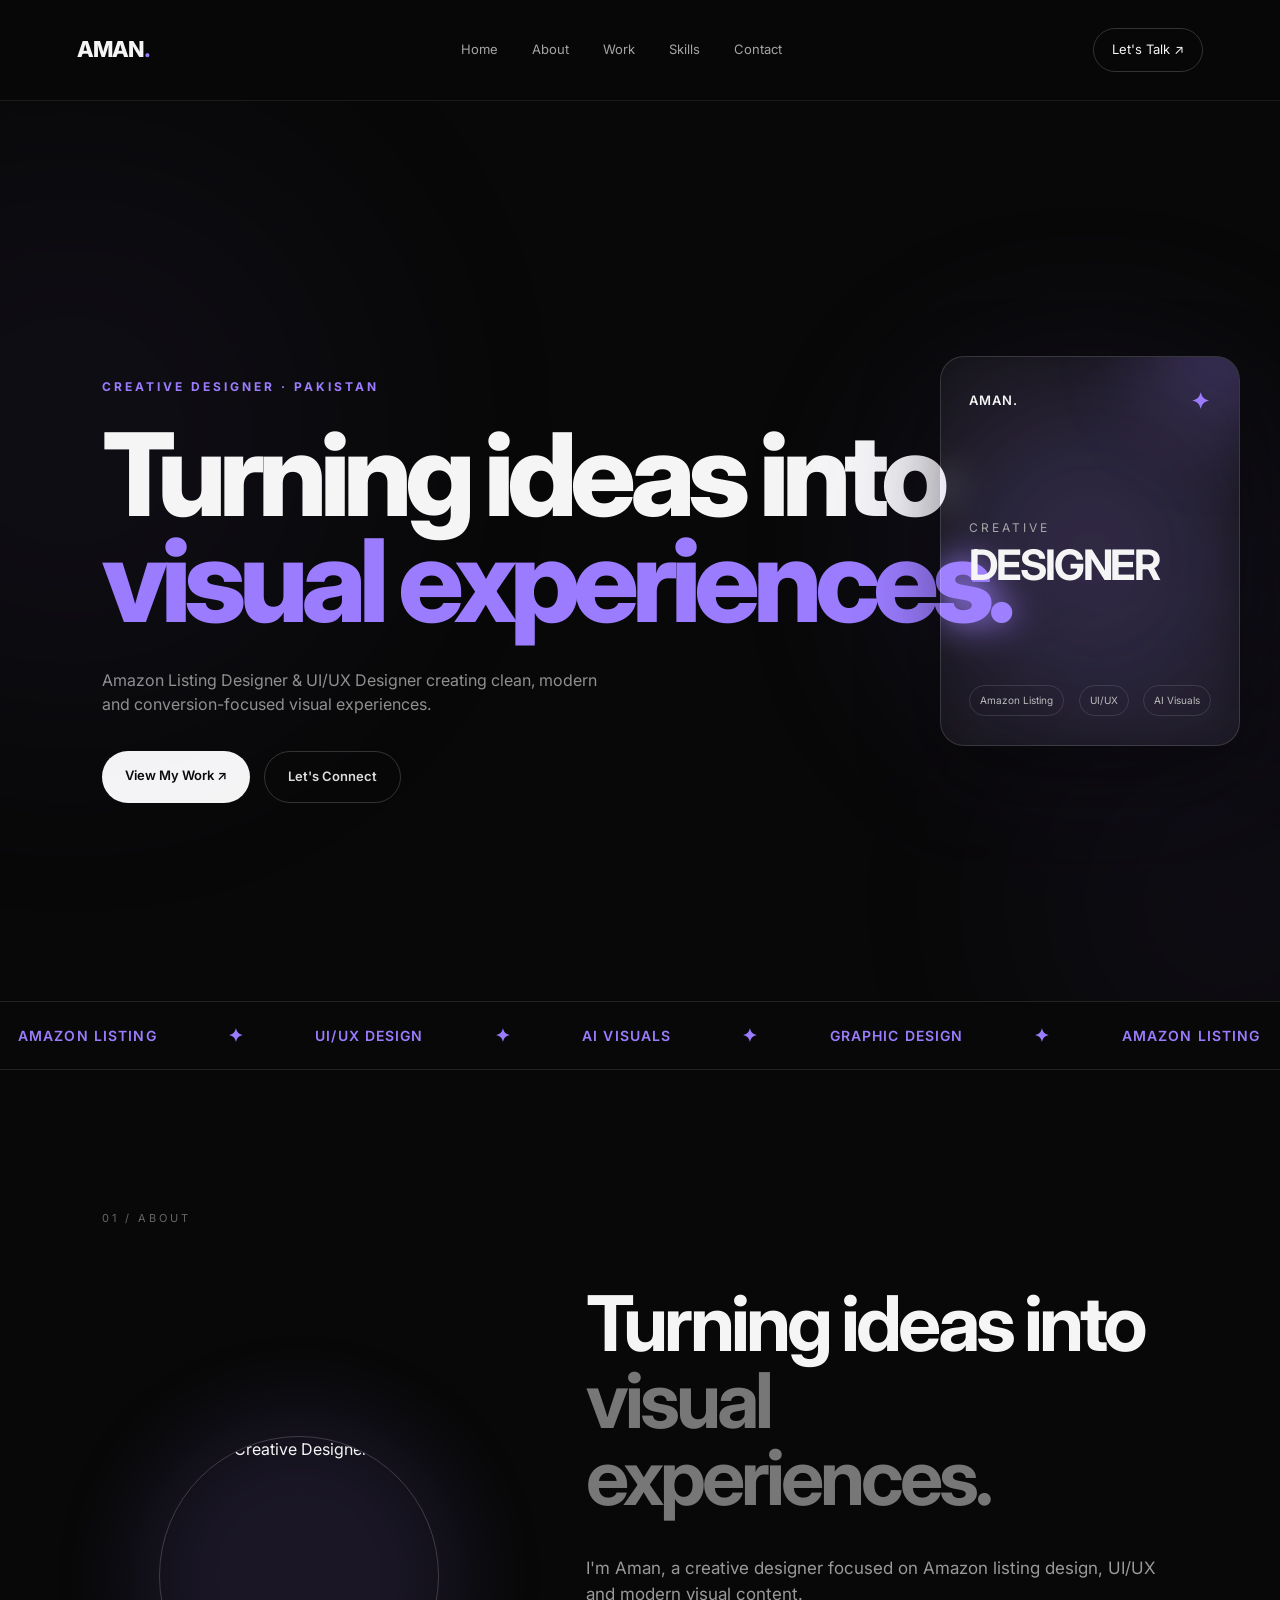
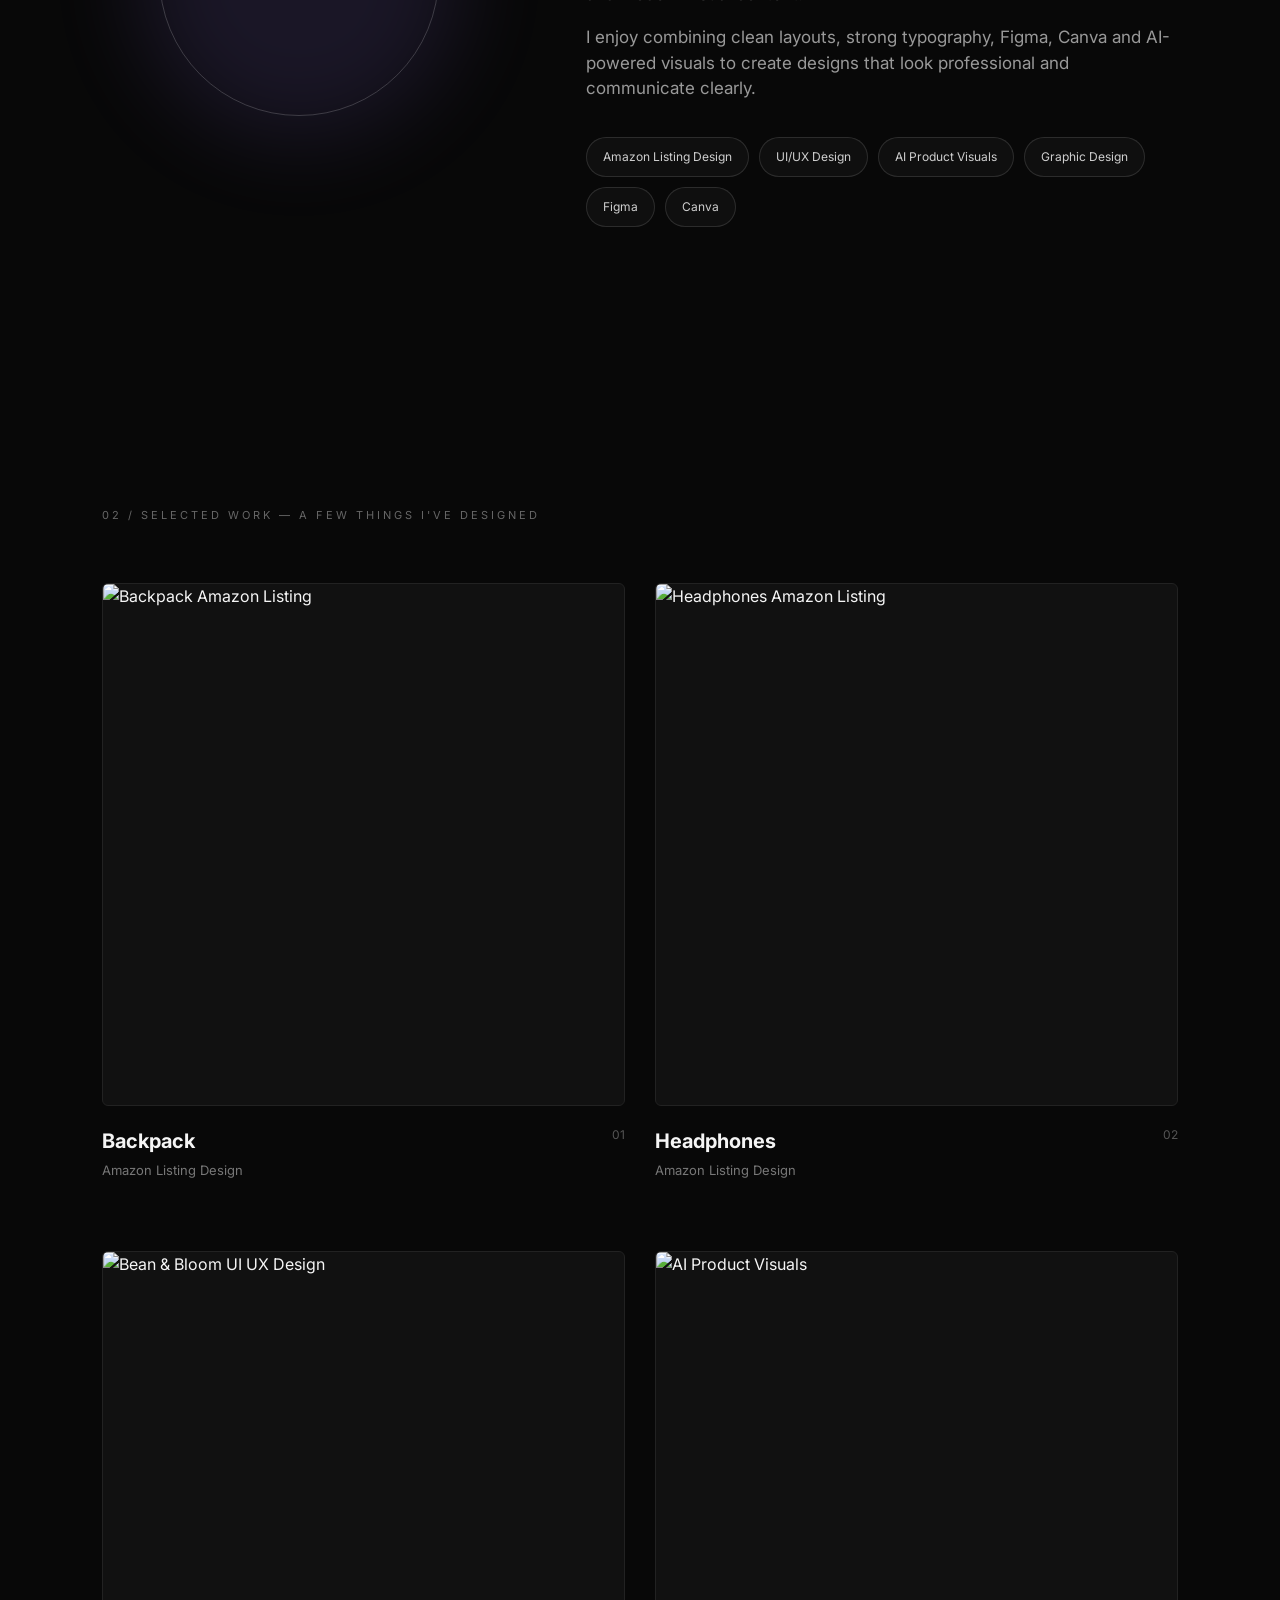
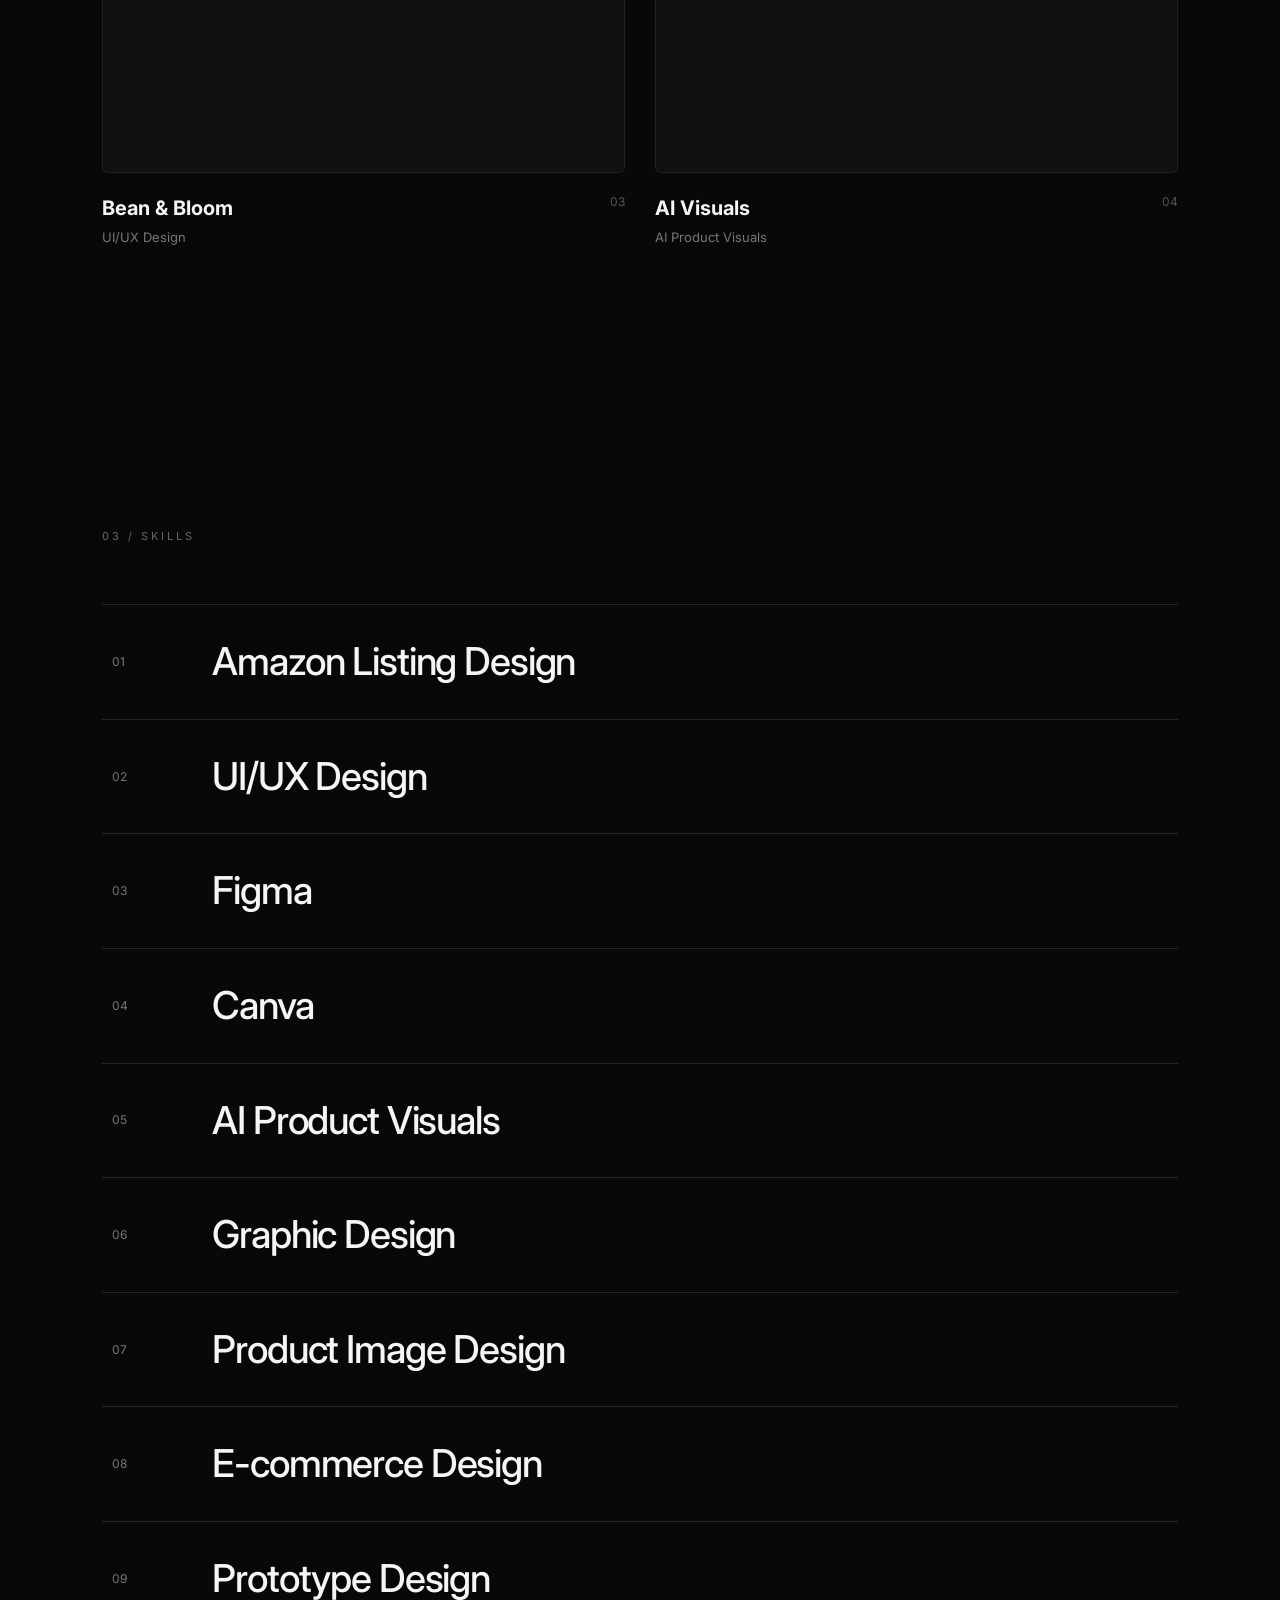
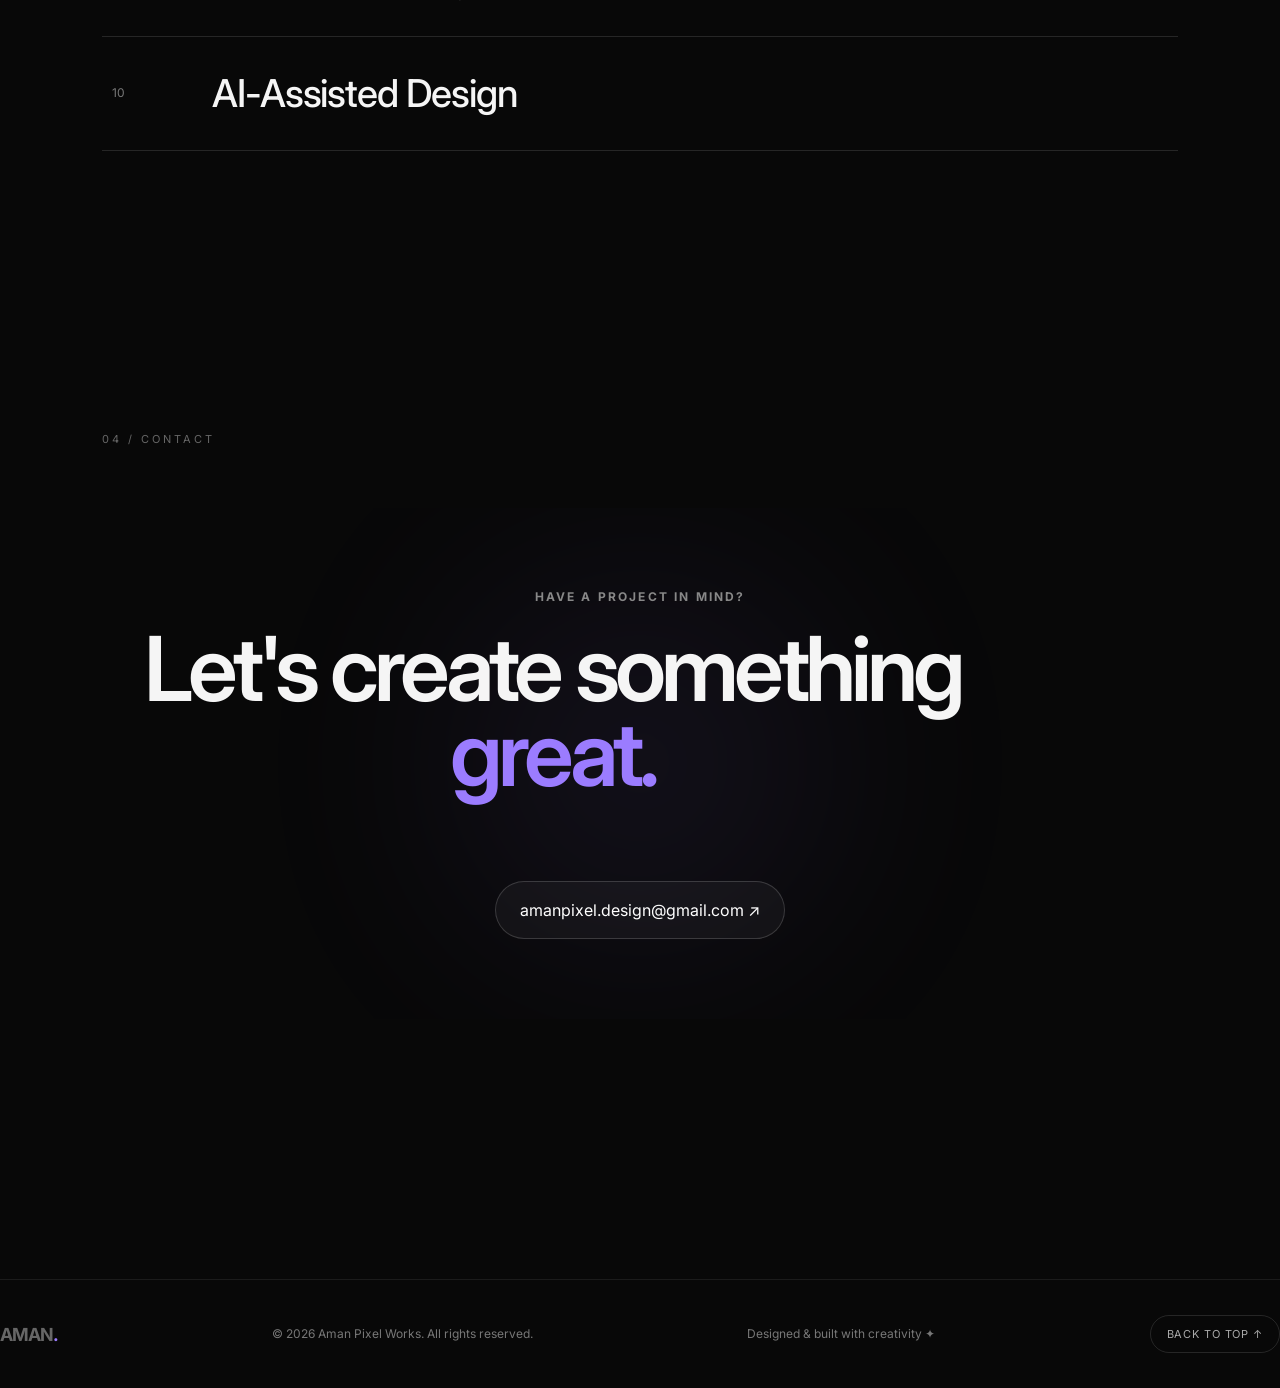
==== index.html @ 61d54290 "Add files via upload" ====
<!DOCTYPE html>
<html lang="en">
<head>
    <meta charset="UTF-8">
    <meta name="viewport" content="width=device-width, initial-scale=1.0">

    <title>AMAN. — Pixel Studio</title>

    <link rel="stylesheet" href="style.css">

    <link rel="preconnect" href="https://fonts.googleapis.com">
    <link rel="preconnect" href="https://fonts.gstatic.com" crossorigin>
    <link href="https://fonts.googleapis.com/css2?family=Inter:wght@400;500;600;700;800&display=swap" rel="stylesheet">
</head>

<body>

    <!-- NAVBAR -->
    <header class="navbar">
        <div class="logo">AMAN<span>.</span></div>

        <nav>
            <a href="#home">Home</a>
            <a href="#about">About</a>
            <a href="#work">Work</a>
            <a href="#skills">Skills</a>
            <a href="#contact">Contact</a>
        </nav>

        <a href="#contact" class="nav-btn">Let's Talk ↗</a>
    </header>


    <!-- HERO -->
    <main id="home">

        <section class="hero">

            <p class="hero-small">CREATIVE DESIGNER · PAKISTAN</p>

            <h1>
    Turning ideas into
    <span>visual experiences.</span>
</h1>
            <p class="hero-text">
                Amazon Listing Designer & UI/UX Designer creating clean,
                modern and conversion-focused visual experiences.
            </p>

            <div class="hero-buttons">
                <a href="#work" class="primary-btn">View My Work ↗</a>
                <a href="#contact" class="secondary-btn">Let's Connect</a>
            </div>
<div class="hero-visual">

    <div class="visual-glow"></div>

    <div class="visual-card">

        <div class="visual-top">
            <span>AMAN.</span>
            <span>✦</span>
        </div>

        <div class="visual-center">
            <span>CREATIVE</span>
            <strong>DESIGNER</strong>
        </div>

        <div class="visual-bottom">
            <span>Amazon Listing</span>
            <span>UI/UX</span>
            <span>AI Visuals</span>
        </div>

    </div>

</div>
        </section>


        <!-- MARQUEE -->
        <section class="marquee">
    <div class="marquee-track">
        <span>AMAZON LISTING</span>
        <span>✦</span>
        <span>UI/UX DESIGN</span>
        <span>✦</span>
        <span>AI VISUALS</span>
        <span>✦</span>
        <span>GRAPHIC DESIGN</span>
        <span>✦</span>

        <span>AMAZON LISTING</span>
        <span>✦</span>
        <span>UI/UX DESIGN</span>
        <span>✦</span>
        <span>AI VISUALS</span>
        <span>✦</span>
        <span>GRAPHIC DESIGN</span>
        <span>✦</span>
    </div>
</section>

        <!-- ABOUT -->
    <section class="about section" id="about">

    <div class="section-label">01 / ABOUT</div>

    <div class="about-layout">

        <div class="about-image">
            <div class="about-image-glow"></div>
            <img src="images/profile.jpeg" alt="Aman - Creative Designer">
        </div>

        <div class="about-content">
            <h2>
                Turning ideas into
                <span>visual experiences.</span>
            </h2>

            <p>
                I'm Aman, a creative designer focused on Amazon listing
                design, UI/UX and modern visual content.
            </p>

            <p>
                I enjoy combining clean layouts, strong typography,
                Figma, Canva and AI-powered visuals to create designs
                that look professional and communicate clearly.
            </p>

            <div class="about-skills">
                <span>Amazon Listing Design</span>
                <span>UI/UX Design</span>
                <span>AI Product Visuals</span>
                <span>Graphic Design</span>
                <span>Figma</span>
                <span>Canva</span>
            </div>
        </div>

    </div>

</section>


        <!-- WORK -->
        <section class="work section" id="work">

            <div class="section-label">
    02 / SELECTED WORK
    <span>—</span>
    A FEW THINGS I'VE DESIGNED
</div>

            <div class="work-grid">

                <!-- BACKPACK -->
                <a href="backpack.html" class="project-card">

    <div class="project-image">
        <img src="images/first.png" alt="Backpack Amazon Listing" loading="lazy">
    </div>

    <div class="project-info">
        <div>
            <h3>Backpack</h3>
            <p>Amazon Listing Design</p>
        </div>

        <span>01</span>
    </div>

</a>


                <!-- HEADPHONES -->
                <a href="headphones.html" class="project-card">

    <div class="project-image">
        <img src="images/1.png" alt="Headphones Amazon Listing" loading="lazy">
    </div>

    <div class="project-info">
        <div>
            <h3>Headphones</h3>
            <p>Amazon Listing Design</p>
        </div>

        <span>02</span>
    </div>

</a>


                <!-- BEAN & BLOOM -->
                <a href="bean-bloom.html" class="project-card">

    <div class="project-image">
        <img src="images/bean1.png" alt="Bean & Bloom UI UX Design" loading="lazy">
    </div>

    <div class="project-info">
        <div>
            <h3>Bean & Bloom</h3>
            <p>UI/UX Design</p>
        </div>

        <span>03</span>
    </div>

</a>


                <!-- AI VISUALS -->
                <a href="ai-visuals.html" class="project-card">

    <div class="project-image">
        <img src="images/ai1.jpeg" alt="AI Product Visuals" loading="lazy">
    </div>

    <div class="project-info">
        <div>
            <h3>AI Visuals</h3>
            <p>AI Product Visuals</p>
        </div>

        <span>04</span>
    </div>

</a>

            </div>

        </section>


        <!-- SKILLS -->
        <section class="skills section" id="skills">

            <div class="section-label">03 / SKILLS</div>

            <div class="skills-list">

                <div class="skill">
                    <span>01</span>
                    <h3>Amazon Listing Design</h3>
                </div>

                <div class="skill">
                    <span>02</span>
                    <h3>UI/UX Design</h3>
                </div>

                <div class="skill">
                    <span>03</span>
                    <h3>Figma</h3>
                </div>

                <div class="skill">
                    <span>04</span>
                    <h3>Canva</h3>
                </div>

                <div class="skill">
                    <span>05</span>
                    <h3>AI Product Visuals</h3>
                </div>

                <div class="skill">
                    <span>06</span>
                    <h3>Graphic Design</h3>
                </div>
<div class="skill">
    <span>07</span>
    <h3>Product Image Design</h3>
</div>

<div class="skill">
    <span>08</span>
    <h3>E-commerce Design</h3>
</div>

<div class="skill">
    <span>09</span>
    <h3>Prototype Design</h3>
</div>

<div class="skill">
    <span>10</span>
    <h3>AI-Assisted Design</h3>
</div>
            </div>

        </section>


        <!-- CONTACT -->
        <section class="contact section" id="contact">

            <div class="section-label">04 / CONTACT</div>

            <div class="contact-content">

                <p>HAVE A PROJECT IN MIND?</p>

                <h2>
                    Let's create something
                    <span>great.</span>
                </h2>

                <a href="mailto:amanpixel.design@gmail.com" class="email-btn">
                    amanpixel.design@gmail.com ↗
                </a>

            </div>

        </section>

    </main>


    <!-- FOOTER -->
    <footer>

        <div class="logo">AMAN<span>.</span></div>

        <p>© 2026 Aman Pixel Works. All rights reserved.</p>

        <p>Designed & built with creativity ✦</p>
<a href="#home" class="footer-top">BACK TO TOP ↑</a>
    </footer>


</body>
</html>
---- style.css ----
/* =========================
   RESET
========================= */

* {
    margin: 0;
    padding: 0;
    box-sizing: border-box;
}

html {
    scroll-behavior: smooth;
}

body {
    background: #080808;
    color: #f5f5f5;
    font-family: "Inter", sans-serif;
    line-height: 1.5;
}

a {
    color: inherit;
    text-decoration: none;
}

img {
    max-width: 100%;
    display: block;
}


/* =========================
   NAVBAR
========================= */

.navbar {
    width: 100%;
    padding: 28px 6%;
    display: flex;
    align-items: center;
    justify-content: space-between;
    position: absolute;
    top: 0;
    left: 0;
    z-index: 100;
}

.logo {
    font-size: 22px;
    font-weight: 800;
    letter-spacing: -1px;
}

.logo span {
    color: #9b7cff;
}

.navbar nav {
    display: flex;
    gap: 34px;
}

.navbar nav a {
    color: #a5a5a5;
    font-size: 13px;
    transition: 0.3s;
}

.navbar nav a:hover {
    color: #ffffff;
}

.nav-btn {
    border: 1px solid #333;
    padding: 11px 18px;
    border-radius: 50px;
    font-size: 13px;
    transition: 0.3s;
}

.nav-btn:hover {
    background: #ffffff;
    color: #080808;
}


/* =========================
   HERO
========================= */

.hero {
    min-height: 100vh;
    padding: 180px 8% 100px;
    display: flex;
    flex-direction: column;
    justify-content: center;
    position: relative;
    overflow: hidden;
}

.hero::before {
    content: "";
    position: absolute;
    width: 500px;
    height: 500px;
    background: #6c4cff;
    opacity: 0.12;
    filter: blur(140px);
    border-radius: 50%;
    top: 20%;
    right: 5%;
    pointer-events: none;
}

.hero-small {
    color: #9b7cff;
    font-size: 12px;
    font-weight: 700;
    letter-spacing: 3px;
    margin-bottom: 25px;
}

.hero h1 {
    max-width: 950px;
    font-size: clamp(60px, 9vw, 135px);
    line-height: 0.92;
    letter-spacing: -7px;
    font-weight: 800;
    position: relative;
    z-index: 2;
}

.hero h1 span {
    color: #9b7cff;
}

.hero-text {
    max-width: 520px;
    color: #8f8f8f;
    font-size: 16px;
    margin-top: 35px;
}

.hero-buttons {
    display: flex;
    gap: 14px;
    margin-top: 35px;
}

.primary-btn,
.secondary-btn {
    padding: 15px 23px;
    border-radius: 50px;
    font-size: 13px;
    font-weight: 600;
    transition: 0.3s;
}

.primary-btn {
    background: #f5f5f5;
    color: #080808;
}

.primary-btn:hover {
    transform: translateY(-3px);
}

.secondary-btn {
    border: 1px solid #333;
    color: #ddd;
}

.secondary-btn:hover {
    border-color: #9b7cff;
    color: #9b7cff;
}


/* =========================
   MARQUEE
========================= */

.marquee {
    overflow: hidden;
    border-top: 1px solid #222;
    border-bottom: 1px solid #222;
    padding: 20px 0;
    white-space: nowrap;
}

.marquee div {
    font-size: 13px;
    font-weight: 700;
    letter-spacing: 2px;
    color: #777;
}

.marquee span {
    color: #9b7cff;
    margin: 0 18px;
}


/* =========================
   GENERAL SECTIONS
========================= */

.section {
    padding: 140px 8%;
}

.section-label {
    color: #666;
    font-size: 11px;
    letter-spacing: 3px;
    margin-bottom: 60px;
}


/* =========================
   ABOUT
========================= */

.about-content {
    max-width: 900px;
}

.about-content h2 {
    font-size: clamp(40px, 6vw, 78px);
    line-height: 1;
    letter-spacing: -4px;
    margin-bottom: 40px;
}

.about-content h2 span {
    color: #777;
}

.about-content p {
    max-width: 650px;
    color: #999;
    font-size: 17px;
    margin-bottom: 18px;
}


/* =========================
   WORK
========================= */

.work-grid {
    display: grid;
    grid-template-columns: repeat(2, 1fr);
    gap: 70px 25px;
}

.project-card {
    cursor: pointer;
}

.project-image {
    width: 100%;
    aspect-ratio: 1 / 1;
    background: #111;
    border: 1px solid #222;
    overflow: hidden;
    position: relative;
    transition: 0.4s;
}

.project-card:hover .project-image {
    border-color: #9b7cff;
    transform: translateY(-6px);
}

.project-placeholder {
    width: 100%;
    height: 100%;
    display: flex;
    align-items: center;
    justify-content: center;
    color: #333;
    font-size: 30px;
    font-weight: 800;
    letter-spacing: 2px;
}

.project-info {
    display: flex;
    justify-content: space-between;
    align-items: flex-start;
    padding-top: 18px;
}

.project-info h3 {
    font-size: 20px;
    margin-bottom: 5px;
}

.project-info p {
    color: #777;
    font-size: 13px;
}

.project-info > span {
    color: #555;
    font-size: 12px;
}


/* =========================
   SKILLS
========================= */

.skills-list {
    border-top: 1px solid #222;
}

.skill {
    display: flex;
    align-items: center;
    gap: 40px;
    padding: 30px 0;
    border-bottom: 1px solid #222;
    transition: 0.3s;
}

.skill span {
    color: #666;
    font-size: 12px;
}

.skill h3 {
    font-size: clamp(25px, 4vw, 50px);
    font-weight: 600;
    letter-spacing: -2px;
}

.skill:hover {
    color: #9b7cff;
    padding-left: 15px;
}


/* =========================
   CONTACT
========================= */

.contact {
    min-height: 80vh;
    display: flex;
    flex-direction: column;
    justify-content: center;
}

.contact-content p {
    color: #9b7cff;
    font-size: 12px;
    letter-spacing: 3px;
    font-weight: 700;
    margin-bottom: 25px;
}

.contact-content h2 {
    max-width: 900px;
    font-size: clamp(45px, 7vw, 100px);
    line-height: 0.95;
    letter-spacing: -5px;
}

.contact-content h2 span {
    color: #9b7cff;
}

.email-btn {
    display: inline-block;
    margin-top: 40px;
    padding: 15px 22px;
    border: 1px solid #333;
    border-radius: 50px;
    color: #bbb;
    transition: 0.3s;
}

.email-btn:hover {
    background: #f5f5f5;
    color: #080808;
}


/* =========================
   FOOTER
========================= */

footer {
    padding: 30px 6%;
    border-top: 1px solid #222;
    display: flex;
    justify-content: space-between;
    align-items: center;
    gap: 20px;
    color: #666;
    font-size: 11px;
}


/* =========================
   MOBILE
========================= */

@media (max-width: 800px) {

    .navbar {
        padding: 22px 5%;
    }

    .navbar nav {
        display: none;
    }

    .nav-btn {
        padding: 9px 14px;
    }

    .hero {
        padding: 160px 6% 90px;
    }

    .hero h1 {
        font-size: clamp(55px, 16vw, 90px);
        letter-spacing: -4px;
    }

    .hero-text {
        font-size: 14px;
    }

    .hero-buttons {
        flex-direction: column;
        align-items: flex-start;
    }

    .section {
        padding: 100px 6%;
    }

    .work-grid {
        grid-template-columns: 1fr;
        gap: 55px;
    }

    .about-content h2 {
        letter-spacing: -2px;
    }

    .skill {
        gap: 20px;
    }

    .skill h3 {
        letter-spacing: -1px;
    }

    footer {
        flex-direction: column;
        align-items: flex-start;
    }
}
/* =========================
   PROJECT PAGE
========================= */

.project-hero {
    min-height: 75vh;
    padding: 180px 8% 100px;
    display: flex;
    flex-direction: column;
    justify-content: center;
    position: relative;
    overflow: hidden;
}

.project-hero::before {
    content: "";
    position: absolute;
    width: 450px;
    height: 450px;
    background: #6c4cff;
    opacity: 0.12;
    filter: blur(140px);
    border-radius: 50%;
    top: 15%;
    right: 5%;
    pointer-events: none;
}

.project-hero h1 {
    font-size: clamp(65px, 11vw, 150px);
    line-height: 0.9;
    letter-spacing: -7px;
    margin-bottom: 35px;
}

.project-description {
    max-width: 650px;
    color: #999;
    font-size: 16px;
    position: relative;
    z-index: 2;
}


/* LISTING GALLERY */

.listing-gallery {
    width: 84%;
    margin: 0 auto;
    display: flex;
    flex-direction: column;
    gap: 35px;
}

.listing-image {
    width: 100%;
    overflow: hidden;
    background: #111;
    border: 1px solid #222;
}

.listing-image img {
    width: 100%;
    height: auto;
    display: block;
    transition: 0.5s;
}

.listing-image:hover img {
    transform: scale(1.015);
}


/* PROJECT INFORMATION */

.project-info-section {
    width: 84%;
    margin: 120px auto;
    padding: 35px 0;
    border-top: 1px solid #222;
    border-bottom: 1px solid #222;

    display: grid;
    grid-template-columns: repeat(3, 1fr);
    gap: 30px;
}

.project-info-section span {
    color: #666;
    font-size: 10px;
    letter-spacing: 2px;
}

.project-info-section h3 {
    margin-top: 10px;
    font-size: 15px;
    font-weight: 500;
    color: #ddd;
}


/* NEXT PROJECT */

.next-project {
    width: 84%;
    margin: 0 auto;
    padding: 80px 0 150px;
}

.next-project p {
    color: #9b7cff;
    font-size: 11px;
    letter-spacing: 3px;
    margin-bottom: 20px;
}

.next-project a {
    font-size: clamp(45px, 7vw, 90px);
    font-weight: 700;
    letter-spacing: -4px;
    transition: 0.3s;
}

.next-project a:hover {
    color: #9b7cff;
}

.next-project span {
    font-size: 0.6em;
}


/* PROJECT PAGE MOBILE */

@media (max-width: 800px) {

    .project-hero {
        min-height: 65vh;
        padding: 150px 6% 80px;
    }

    .project-hero h1 {
        font-size: clamp(60px, 17vw, 100px);
        letter-spacing: -4px;
    }

    .project-description {
        font-size: 14px;
    }

    .listing-gallery {
        width: 88%;
        gap: 18px;
    }

    .project-info-section {
        width: 88%;
        grid-template-columns: 1fr;
        margin: 80px auto;
        gap: 25px;
    }

    .next-project {
        width: 88%;
        padding-bottom: 100px;
    }

    .next-project a {
        letter-spacing: -2px;
    }
}
.project-header {
    display: flex;
    justify-content: space-between;
    align-items: center;
}

.project-header .back-link {
    margin-left: auto;
}
/* HERO VISUAL */

.hero {
    position: relative;
}

.hero-visual {
    position: absolute;
    right: 6%;
    top: 50%;
    transform: translateY(-50%);
    width: 380px;
    height: 480px;
    display: flex;
    align-items: center;
    justify-content: center;
}

.visual-glow {
    position: absolute;
    width: 280px;
    height: 280px;
    background: #9b7cff;
    filter: blur(120px);
    opacity: 0.22;
    border-radius: 50%;
}

.visual-card {
    position: relative;
    width: 300px;
    height: 390px;
    padding: 28px;
    border: 1px solid rgba(255, 255, 255, 0.14);
    border-radius: 24px;
    background: rgba(255, 255, 255, 0.045);
    backdrop-filter: blur(18px);
    box-shadow: 0 30px 80px rgba(0, 0, 0, 0.45);
    display: flex;
    flex-direction: column;
    justify-content: space-between;
    overflow: hidden;
}

.visual-card::before {
    content: "";
    position: absolute;
    width: 160px;
    height: 160px;
    background: #9b7cff;
    border-radius: 50%;
    top: -90px;
    right: -70px;
    filter: blur(50px);
    opacity: 0.3;
}

.visual-top,
.visual-bottom {
    display: flex;
    justify-content: space-between;
    align-items: center;
    position: relative;
    z-index: 2;
}

.visual-top span {
    font-size: 13px;
    font-weight: 600;
    letter-spacing: 0.08em;
}

.visual-top span:last-child {
    color: #9b7cff;
    font-size: 22px;
}

.visual-center {
    position: relative;
    z-index: 2;
}

.visual-center span {
    display: block;
    font-size: 12px;
    letter-spacing: 0.25em;
    color: #a7a7a7;
    margin-bottom: 8px;
}

.visual-center strong {
    display: block;
    font-size: 42px;
    line-height: 0.95;
    letter-spacing: -0.05em;
}

.visual-bottom {
    gap: 8px;
    flex-wrap: wrap;
}

.visual-bottom span {
    font-size: 10px;
    color: #bdbdbd;
    border: 1px solid rgba(255, 255, 255, 0.12);
    padding: 7px 10px;
    border-radius: 50px;
}


/* MOBILE */

@media (max-width: 900px) {

    .hero-visual {
        position: relative;
        right: auto;
        top: auto;
        transform: none;
        width: 100%;
        height: 420px;
        margin-top: 60px;
    }

    .visual-card {
        width: 280px;
        height: 360px;
    }

}
.marquee {
    width: 100%;
    overflow: hidden;
    white-space: nowrap;
}

.marquee-track {
    display: flex;
    width: max-content;
    align-items: center;
    gap: 35px;
    animation: marqueeMove 18s linear infinite;
}

.marquee-track span {
    font-size: 14px;
    font-weight: 600;
    letter-spacing: 0.08em;
}

.marquee-track span:nth-child(even) {
    color: #9b7cff;
    font-size: 18px;
}

@keyframes marqueeMove {

    from {
        transform: translateX(0);
    }

    to {
        transform: translateX(-50%);
    }

}
.about-skills {
    display: flex;
    flex-wrap: wrap;
    gap: 10px;
    margin-top: 35px;
}

.about-skills span {
    padding: 10px 16px;
    border: 1px solid rgba(255, 255, 255, 0.12);
    border-radius: 50px;
    font-size: 12px;
    color: #cfcfcf;
    background: rgba(255, 255, 255, 0.03);
    transition: 0.3s ease;
}

.about-skills span:hover {
    border-color: #9b7cff;
    color: #ffffff;
    transform: translateY(-3px);
    box-shadow: 0 8px 25px rgba(155, 124, 255, 0.15);
}
/* PROJECT CARD HOVER */

.project-card {
    transition: transform 0.4s ease, border-color 0.4s ease,
                box-shadow 0.4s ease;
}

.project-card:hover {
    transform: translateY(-8px);
    border-color: rgba(155, 124, 255, 0.45);
    box-shadow: 0 25px 60px rgba(0, 0, 0, 0.35);
}

.project-card .project-image {
    overflow: hidden;
}

.project-card .project-image img {
    transition: transform 0.6s ease;
}

.project-card:hover .project-image img {
    transform: scale(1.04);
}

.project-card .project-info {
    transition: transform 0.4s ease;
}

.project-card:hover .project-info {
    transform: translateX(4px);
}
/* PROJECT IMAGE POLISH */

.project-card .project-image {
    position: relative;
    background: #111;
}

.project-card .project-image::after {
    content: "";
    position: absolute;
    inset: 0;
    background: linear-gradient(
        135deg,
        rgba(155, 124, 255, 0.08),
        transparent 45%
    );
    pointer-events: none;
}

.project-card:hover .project-image::after {
    opacity: 0.7;
}
/* SKILLS SECTION */

.skills-list {
    border-top: 1px solid rgba(255, 255, 255, 0.12);
}

.skill {
    display: grid;
    grid-template-columns: 60px 1fr;
    align-items: center;
    padding: 28px 10px;
    border-bottom: 1px solid rgba(255, 255, 255, 0.12);
    transition: all 0.35s ease;
}

.skill span {
    font-size: 12px;
    color: #777;
    transition: color 0.35s ease;
}

.skill h3 {
    font-size: clamp(24px, 3vw, 42px);
    font-weight: 500;
    letter-spacing: -0.03em;
    transition: transform 0.35s ease, color 0.35s ease;
}

.skill:hover {
    padding-left: 22px;
    background: rgba(155, 124, 255, 0.035);
}

.skill:hover span {
    color: #9b7cff;
}

.skill:hover h3 {
    transform: translateX(8px);
    color: #ffffff;
}
.contact-content {
    position: relative;
    padding: 80px 0;
    text-align: center;
    overflow: hidden;
}

.contact-content::before {
    content: "";
    position: absolute;
    width: 350px;
    height: 350px;
    left: 50%;
    top: 50%;
    transform: translate(-50%, -50%);
    background: #9b7cff;
    opacity: 0.10;
    filter: blur(130px);
    border-radius: 50%;
    pointer-events: none;
}

.contact-content p,
.contact-content h2,
.email-btn {
    position: relative;
    z-index: 2;
}

.contact-content p {
    font-size: 12px;
    letter-spacing: 0.18em;
    color: #888;
    margin-bottom: 20px;
}

.contact-content h2 {
    font-size: clamp(42px, 7vw, 90px);
    line-height: 0.95;
    letter-spacing: -0.055em;
    font-weight: 600;
    margin-bottom: 45px;
}

.contact-content h2 span {
    color: #9b7cff;
}

.email-btn {
    display: inline-flex;
    align-items: center;
    gap: 12px;
    padding: 16px 24px;
    border: 1px solid rgba(255, 255, 255, 0.16);
    border-radius: 50px;
    color: #ffffff;
    background: rgba(255, 255, 255, 0.04);
    transition: all 0.35s ease;
}

.email-btn:hover {
    border-color: #9b7cff;
    background: #9b7cff;
    color: #080808;
    transform: translateY(-4px);
    box-shadow: 0 15px 40px rgba(155, 124, 255, 0.25);
}
/* PREMIUM NAVBAR */

.navbar {
    position: sticky;
    top: 0;
    z-index: 1000;

    background: rgba(8, 8, 8, 0.72);
    backdrop-filter: blur(18px);
    -webkit-backdrop-filter: blur(18px);

    border-bottom: 1px solid rgba(255, 255, 255, 0.08);
}

.navbar nav a {
    transition: color 0.3s ease;
}

.navbar nav a:hover {
    color: #9b7cff;
}

.nav-btn {
    transition: all 0.3s ease;
}

.nav-btn:hover {
    background: #9b7cff;
    color: #080808;
    border-color: #9b7cff;
    transform: translateY(-2px);
}
/* HERO PREMIUM GLOW */

.hero {
    position: relative;
    overflow: hidden;
}

.hero::before {
    content: "";
    position: absolute;
    width: 500px;
    height: 500px;
    left: -180px;
    top: 80px;

    background: #9b7cff;
    opacity: 0.08;
    filter: blur(140px);
    border-radius: 50%;

    pointer-events: none;
}

.hero::after {
    content: "";
    position: absolute;
    width: 400px;
    height: 400px;
    right: -150px;
    bottom: -100px;

    background: #9b7cff;
    opacity: 0.06;
    filter: blur(130px);
    border-radius: 50%;

    pointer-events: none;
}

.hero-content,
.hero-visual {
    position: relative;
    z-index: 2;
}
/* HERO LAYOUT FIX */



@media (max-width: 900px) {
    .hero {
        grid-template-columns: 1fr;
    }

    .hero-visual {
        justify-content: flex-start;
    }
}
/* HERO TEXT POSITION FIX */

.hero-content {
    text-align: left;
}

.hero-content h1,
.hero-content p,
.hero-content .hero-buttons {
    text-align: left;
}
/* HERO CARD POSITION */

.hero-visual {
    position: absolute;
    right: 0;
    top: 50%;
    transform: translateY(-50%);
}
/* ABOUT PROFILE IMAGE */

.about {
    position: relative;
}

.about-image {
    position: relative;
    width: 260px;
    height: 260px;
    margin-bottom: 45px;
}

.about-image img {
    width: 100%;
    height: 100%;
    object-fit: cover;
    border-radius: 50%;
    border: 1px solid rgba(255, 255, 255, 0.18);
    position: relative;
    z-index: 2;
}

.about-image-glow {
    position: absolute;
    inset: -25px;
    background: #9b7cff;
    opacity: 0.12;
    filter: blur(45px);
    border-radius: 50%;
}
/* ABOUT TWO-COLUMN LAYOUT */



.about-image {
    width: 280px;
    height: 280px;
    margin: 40px auto 0;
}

.about-image img {
    object-position: center 8%;
}
/* ABOUT SIDE-BY-SIDE LAYOUT */

.about-layout {
    display: grid;
    grid-template-columns: 0.8fr 1.2fr;
    align-items: center;
    gap: 90px;
}

.about-image {
    width: 280px;
    height: 280px;
    margin: 40px auto 0;
}

.about-content {
    text-align: left;
}

.about-content h2 {
    margin-top: 0;
}
/* PREMIUM WORK GRID */

.work-grid {
    display: grid;
    grid-template-columns: repeat(2, 1fr);
    gap: 70px 30px;
}

.project-card {
    overflow: hidden;
}

.project-card .project-image {
    border-radius: 4px;
    background: #111;
}

.project-card .project-info {
    padding-top: 20px;
}
/* PROJECT IMAGE PREMIUM EFFECT */

.project-card .project-image {
    position: relative;
    overflow: hidden;
    border-radius: 6px;
}

.project-card .project-image img {
    display: block;
    width: 100%;
    transition: transform 0.7s ease, filter 0.7s ease;
}

.project-card:hover .project-image img {
    transform: scale(1.05);
    filter: brightness(0.88);
}

.project-card .project-image::after {
    content: "VIEW PROJECT ↗";
    position: absolute;
    left: 20px;
    bottom: 20px;

    padding: 10px 14px;
    border: 1px solid rgba(255, 255, 255, 0.2);
    border-radius: 30px;

    background: rgba(8, 8, 8, 0.65);
    backdrop-filter: blur(10px);

    color: #ffffff;
    font-size: 10px;
    letter-spacing: 0.12em;

    opacity: 0;
    transform: translateY(10px);
    transition: all 0.4s ease;
    pointer-events: none;
}

.project-card:hover .project-image::after {
    opacity: 1;
    transform: translateY(0);
}
/* SMALL PROJECT LABEL */

.project-card .project-image::after {
    left: 14px;
    bottom: 14px;

    padding: 7px 10px;

    font-size: 8px;
    letter-spacing: 0.08em;

    border-radius: 20px;
}
/* FIX PROJECT VIEW LABEL */

.project-card .project-image::after {
    content: "VIEW PROJECT ↗";

    position: absolute;
    left: 14px;
    right: auto;
    top: auto;
    bottom: 14px;

    width: auto;
    height: auto;
    inset: auto;

    padding: 7px 10px;

    background: rgba(8, 8, 8, 0.7);
    border: 1px solid rgba(255, 255, 255, 0.18);
    border-radius: 20px;

    color: #ffffff;
    font-size: 8px;
    line-height: 1;
    letter-spacing: 0.08em;

    opacity: 0;
    transform: translateY(8px);

    pointer-events: none;
    transition: opacity 0.35s ease,
                transform 0.35s ease;

    z-index: 5;
}

.project-card:hover .project-image::after {
    opacity: 1;
    transform: translateY(0);
}
/* CLEAN PROJECT HOVER */

.project-card .project-image img {
    filter: none;
    transform: none;
    transition: transform 0.6s ease;
}

.project-card:hover .project-image img {
    filter: none;
    transform: scale(1.03);
}

.project-card .project-image::after {
    display: none;
}
/* PREMIUM SKILLS HOVER */

.skill {
    position: relative;
    overflow: hidden;
}

.skill::after {
    content: "✦";
    position: absolute;
    right: 20px;
    top: 50%;
    transform: translateY(-50%) scale(0);
    
    color: #9b7cff;
    font-size: 22px;
    transition: transform 0.35s ease;
}

.skill:hover::after {
    transform: translateY(-50%) scale(1);
}
/* Premium Footer */

footer {
    margin-top: 120px;
    padding: 35px 0;
    border-top: 1px solid rgba(255, 255, 255, 0.08);

    display: flex;
    justify-content: space-between;
    align-items: center;
    gap: 20px;
}

footer .logo {
    font-size: 18px;
    font-weight: 700;
}

footer .logo span {
    color: #9b7cff;
}

footer p {
    margin: 0;
    font-size: 12px;
    color: #777;
}

footer p:last-child {
    color: #9b7cff;
}
/* Mobile Responsive */

@media (max-width: 768px) {

    .navbar {
        padding: 18px 20px;
    }

    .navbar nav {
    display: flex;
    gap: 15px;
    align-items: center;
}

.navbar nav a {
    font-size: 11px;
}

    .nav-btn {
        padding: 10px 16px;
        font-size: 12px;
    }

    .hero {
        min-height: auto;
        padding: 100px 20px 80px;
    }

    .hero-content {
        max-width: 100%;
    }

    .hero-visual {
        display: none;
    }

    .work-grid {
        grid-template-columns: 1fr;
        gap: 50px;
    }

    .about-layout {
        grid-template-columns: 1fr;
        gap: 50px;
    }

    .about-image {
        margin: 20px auto 0;
    }

    .about-content {
        text-align: center;
    }

    .about-skills {
        justify-content: center;
    }

    .skill {
        grid-template-columns: 40px 1fr;
        padding: 22px 5px;
    }

    .skill h3 {
        font-size: 25px;
    }

    .contact-content {
        padding: 60px 0;
    }

    footer {
        flex-direction: column;
        text-align: center;
        gap: 12px;
    }

}
/* Skills Hover Fix */

.skill {
    position: relative;
    overflow: hidden;
    cursor: pointer;
    transition: all 0.35s ease;
}

.skill span {
    transition: color 0.35s ease;
}

.skill h3 {
    transition: transform 0.35s ease, color 0.35s ease;
}

.skill::after {
    content: "✦";
    position: absolute;
    right: 20px;
    top: 50%;
    transform: translateY(-50%) scale(0);
    color: #9b7cff;
    font-size: 22px;
    transition: transform 0.35s ease;
}

.skill:hover {
    padding-left: 22px;
    background: rgba(155, 124, 255, 0.035);
}

.skill:hover span {
    color: #9b7cff;
}

.skill:hover h3 {
    transform: translateX(8px);
    color: #ffffff;
}

.skill:hover::after {
    transform: translateY(-50%) scale(1);
}
/* FINAL SKILLS HOVER */

.skills-list .skill {
    position: relative;
    overflow: hidden;
    cursor: pointer;
}

.skills-list .skill span {
    color: #777 !important;
    transition: color 0.35s ease !important;
}

.skills-list .skill h3 {
    transition: transform 0.35s ease, color 0.35s ease !important;
}

.skills-list .skill::after {
    content: "✦";
    position: absolute;
    right: 20px;
    top: 50%;
    transform: translateY(-50%) scale(0);
    color: #9b7cff;
    font-size: 22px;
    opacity: 0;
    transition: transform 0.35s ease, opacity 0.35s ease;
}

.skills-list .skill:hover {
    background: rgba(155, 124, 255, 0.035);
}

.skills-list .skill:hover span {
    color: #9b7cff !important;
}

.skills-list .skill:hover h3 {
    transform: translateX(8px);
    color: #ffffff !important;
}

.skills-list .skill:hover::after {
    transform: translateY(-50%) scale(1);
    opacity: 1;
}
/* Back to Top */

.footer-top {
    display: inline-flex;
    align-items: center;
    padding: 10px 16px;
    border: 1px solid rgba(255, 255, 255, 0.12);
    border-radius: 50px;
    font-size: 11px;
    letter-spacing: 0.08em;
    color: #aaa;
    transition: all 0.3s ease;
}

.footer-top:hover {
    color: #080808;
    background: #9b7cff;
    border-color: #9b7cff;
    transform: translateY(-3px);
    box-shadow: 0 10px 30px rgba(155, 124, 255, 0.2);
}
html {
    scroll-behavior: smooth;
}
/* Page Fade In */

body {
    animation: pageFadeIn 0.8s ease forwards;
}

@keyframes pageFadeIn {
    from {
        opacity: 0;
    }

    to {
        opacity: 1;
    }
}
/* Premium Section Spacing */

.section {
    padding-top: 140px;
    padding-bottom: 140px;
}
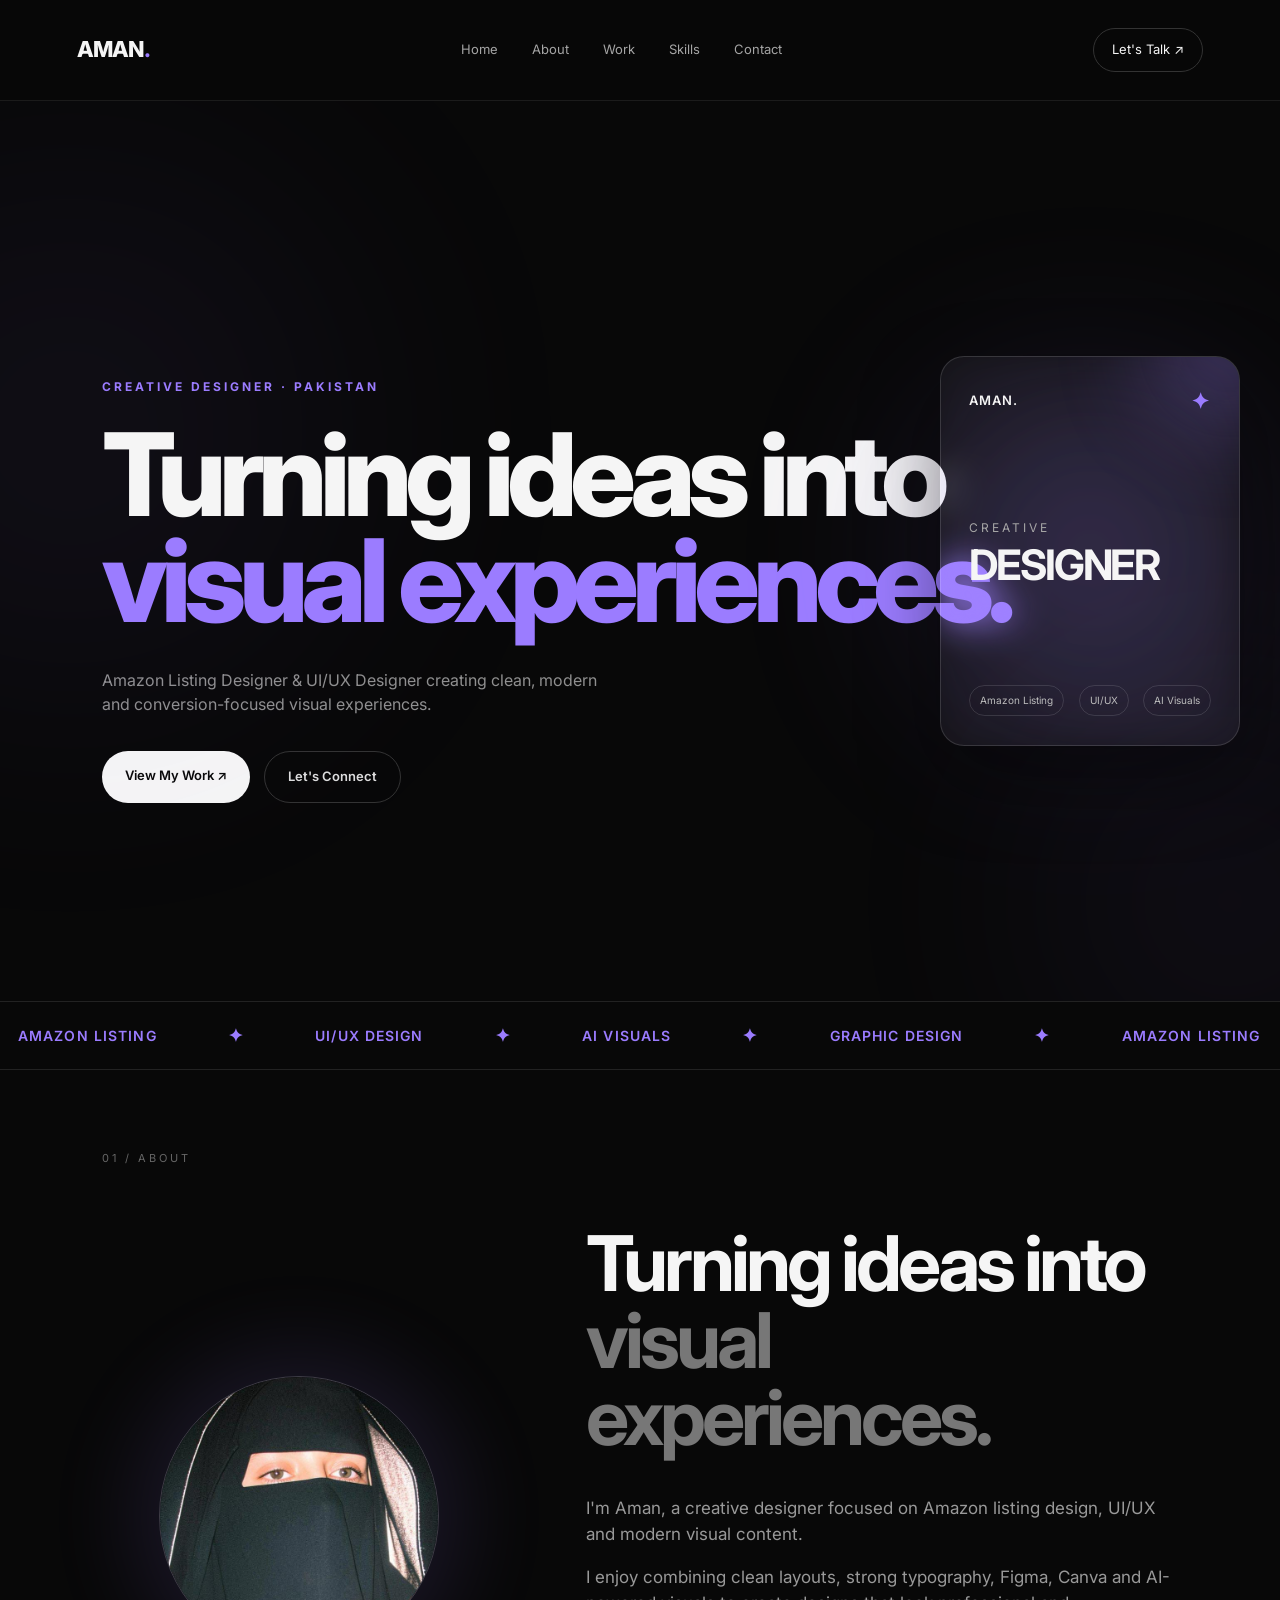
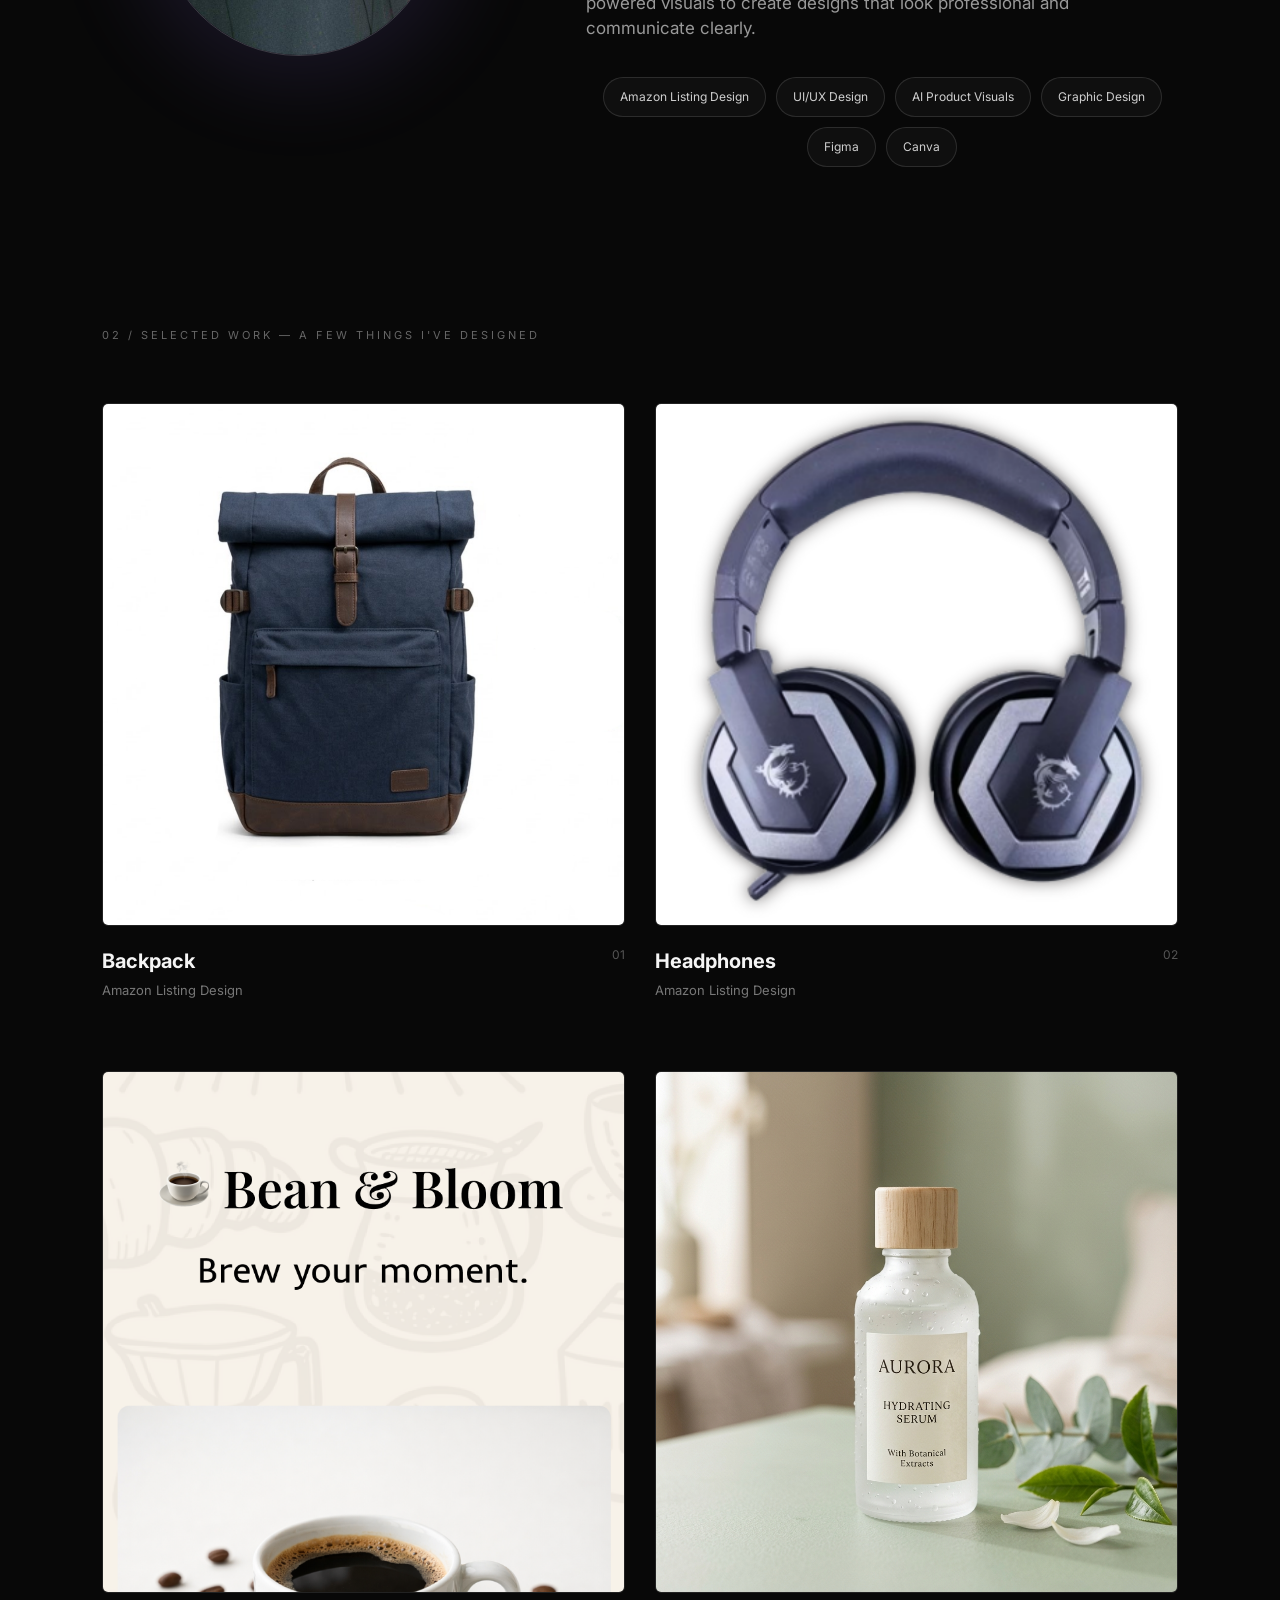
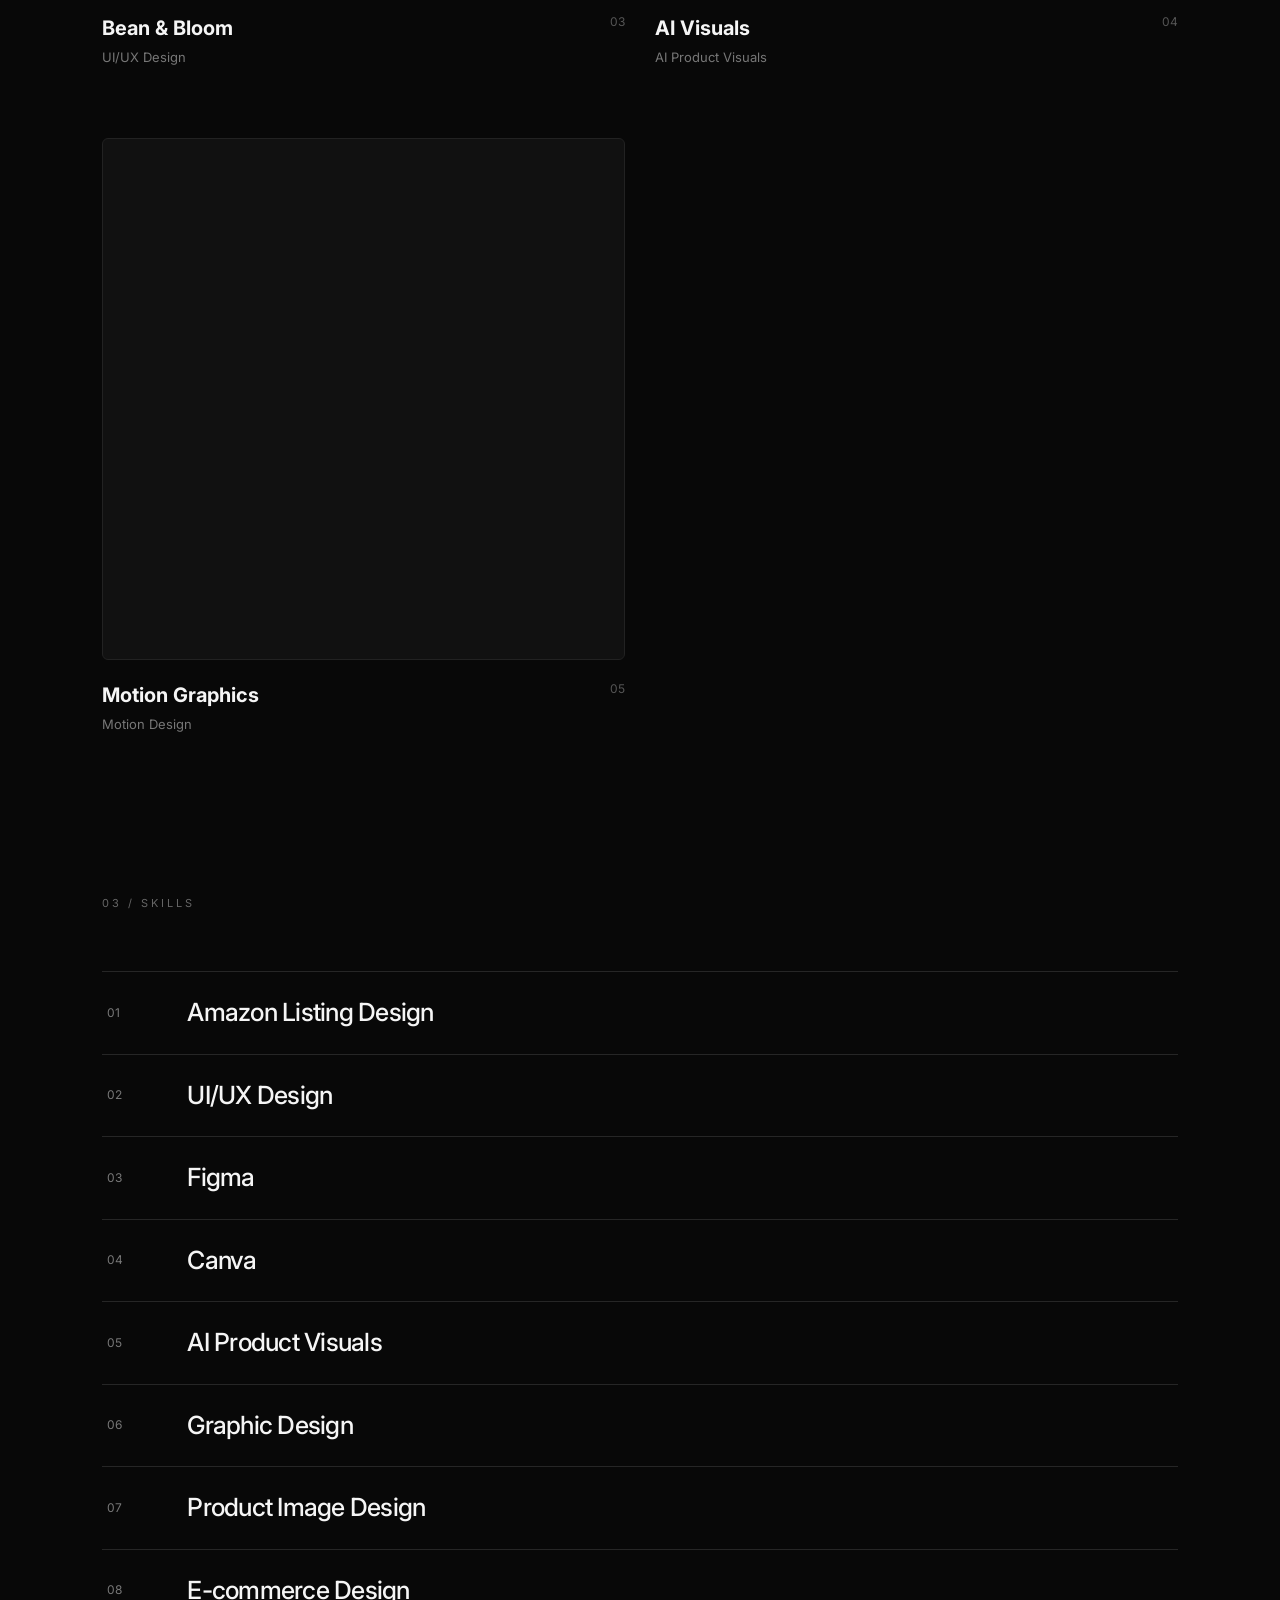
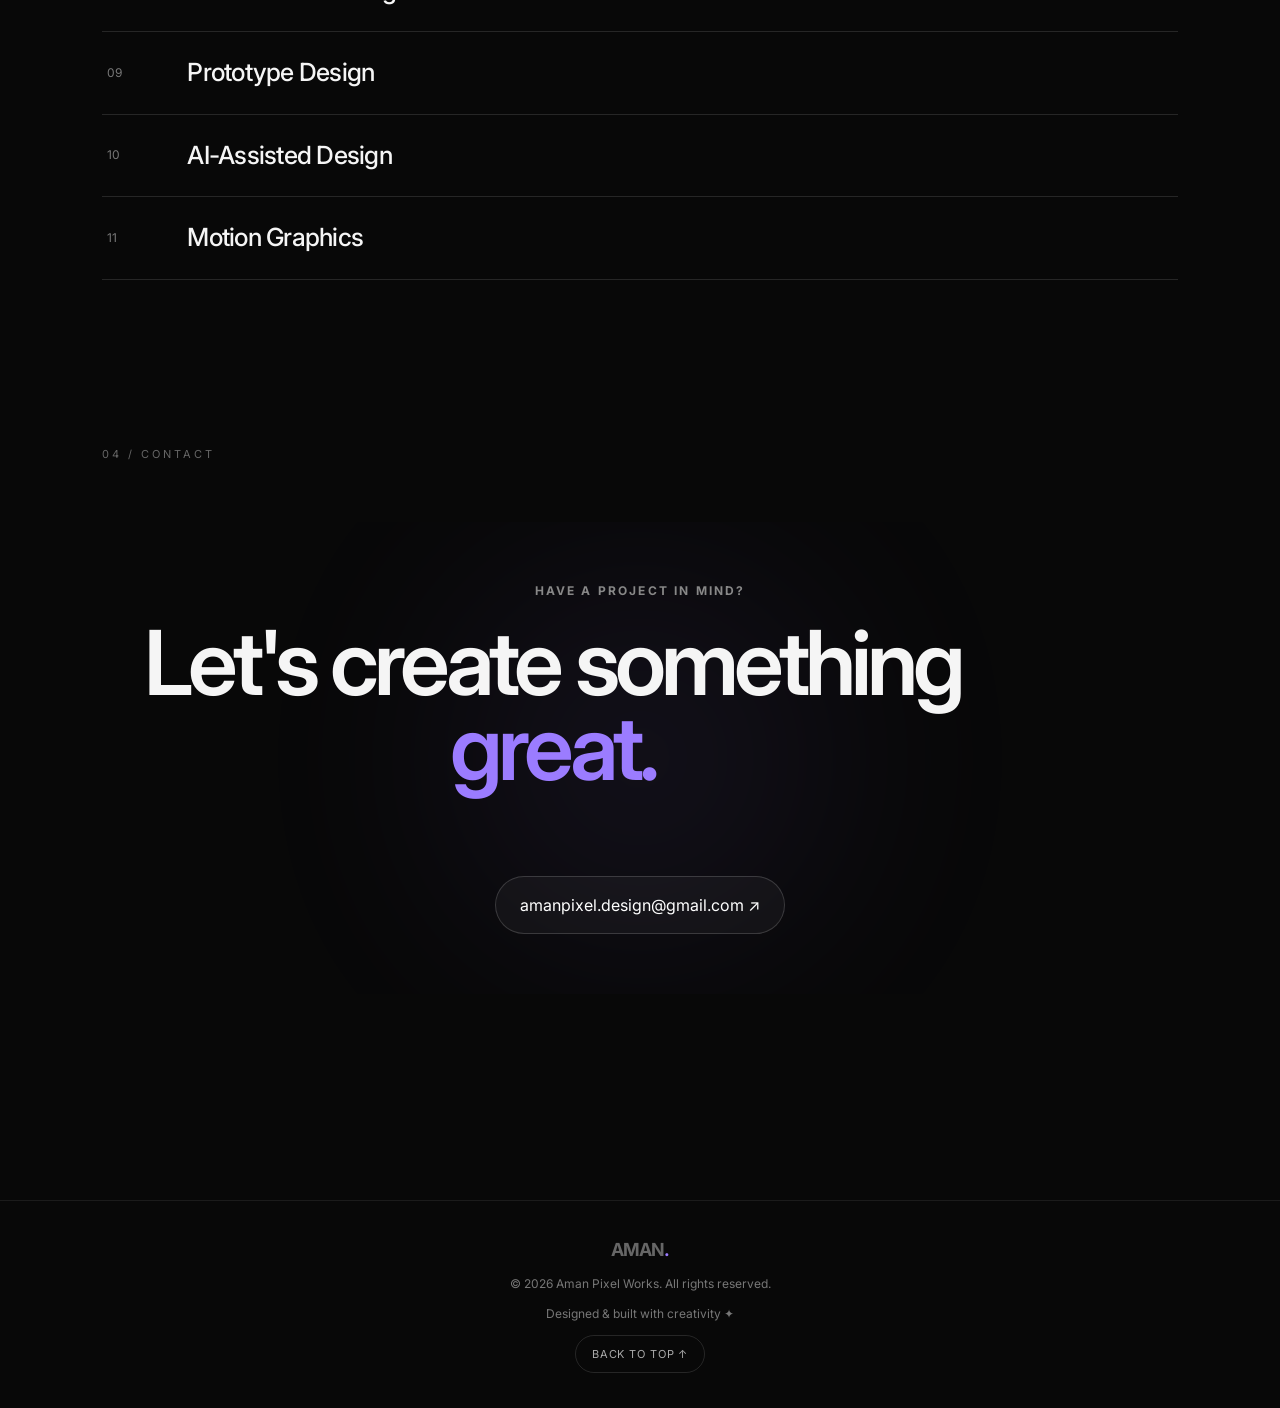
==== commit 6ff79624: "Add files via upload" ====
--- a/index.html
+++ b/index.html
@@ -230,9 +230,40 @@
         <span>04</span>
     </div>
 
+</a> 
+<!-- MOTION GRAPHICS -->
+
+<a href="motion-graphics.html" class="project-card">
+
+    <div class="project-image">
+
+        <video
+            src="Motion Graphics/advertisement.mp4"
+            muted
+            loop
+            autoplay
+            playsinline
+            preload="metadata"
+        ></video>
+
+    </div>
+
+    <div class="project-info">
+
+        <div>
+
+            <h3>Motion Graphics</h3>
+
+            <p>Motion Design</p>
+
+        </div>
+
+        <span>05</span>
+
+    </div>
+
 </a>
-
-            </div>
+            
 
         </section>
 
@@ -291,6 +322,10 @@
 <div class="skill">
     <span>10</span>
     <h3>AI-Assisted Design</h3>
+</div>
+<div class="skill">
+    <span>11</span>
+    <h3>Motion Graphics</h3>
 </div>
             </div>
 
--- a/style.css
+++ b/style.css
@@ -1402,18 +1402,19 @@
         gap: 50px;
     }
 
+    .about-image {
+        display: none;
+    }
+
     .about-layout {
         grid-template-columns: 1fr;
-        gap: 50px;
-    }
-
-    .about-image {
-        margin: 20px auto 0;
     }
 
     .about-content {
-        text-align: center;
-    }
+        text-align: left;
+    }
+}
+
 
     .about-skills {
         justify-content: center;
@@ -1438,7 +1439,7 @@
         gap: 12px;
     }
 
-}
+
 /* Skills Hover Fix */
 
 .skill {
@@ -1572,6 +1573,104 @@
 /* Premium Section Spacing */
 
 .section {
-    padding-top: 140px;
-    padding-bottom: 140px;
+    padding-top: 80px;
+    padding-bottom: 80px;
+}
+/* =========================
+   MOTION GRAPHICS PROJECT
+========================= */
+
+.motion-gallery {
+    width: 84%;
+    margin: 0 auto;
+    display: flex;
+    flex-direction: column;
+    gap: 100px;
+}
+
+.motion-item {
+    width: 100%;
+}
+
+.motion-heading {
+    display: grid;
+    grid-template-columns: 70px 1fr;
+    gap: 25px;
+    margin-bottom: 30px;
+    align-items: start;
+}
+
+.motion-heading > span {
+    color: #666;
+    font-size: 13px;
+    letter-spacing: 2px;
+    padding-top: 8px;
+}
+
+.motion-heading h2 {
+    font-size: clamp(32px, 4vw, 55px);
+    line-height: 1;
+    letter-spacing: -2px;
+    margin: 0 0 15px;
+}
+
+.motion-heading p {
+    max-width: 600px;
+    color: #888;
+    font-size: 15px;
+    line-height: 1.7;
+    margin: 0;
+}
+
+.motion-video {
+    width: 100%;
+    overflow: hidden;
+    background: #111;
+    border: 1px solid #222;
+}
+
+.motion-video video {
+    width: 100%;
+    height: auto;
+    display: block;
+}
+
+
+/* =========================
+   MOTION GRAPHICS MOBILE
+========================= */
+
+@media (max-width: 800px) {
+
+    .motion-gallery {
+        width: 88%;
+        gap: 70px;
+    }
+
+    .motion-heading {
+        grid-template-columns: 40px 1fr;
+        gap: 15px;
+        margin-bottom: 20px;
+    }
+
+    .motion-heading h2 {
+        font-size: clamp(28px, 8vw, 42px);
+        letter-spacing: -1.5px;
+    }
+
+    .motion-heading p {
+        font-size: 13px;
+        line-height: 1.6;
+    }
+
+    .motion-heading > span {
+        font-size: 11px;
+    }
+
+}
+.project-image video {
+    width: 100%;
+    height: 100%;
+    display: block;
+    object-fit: cover;
 }
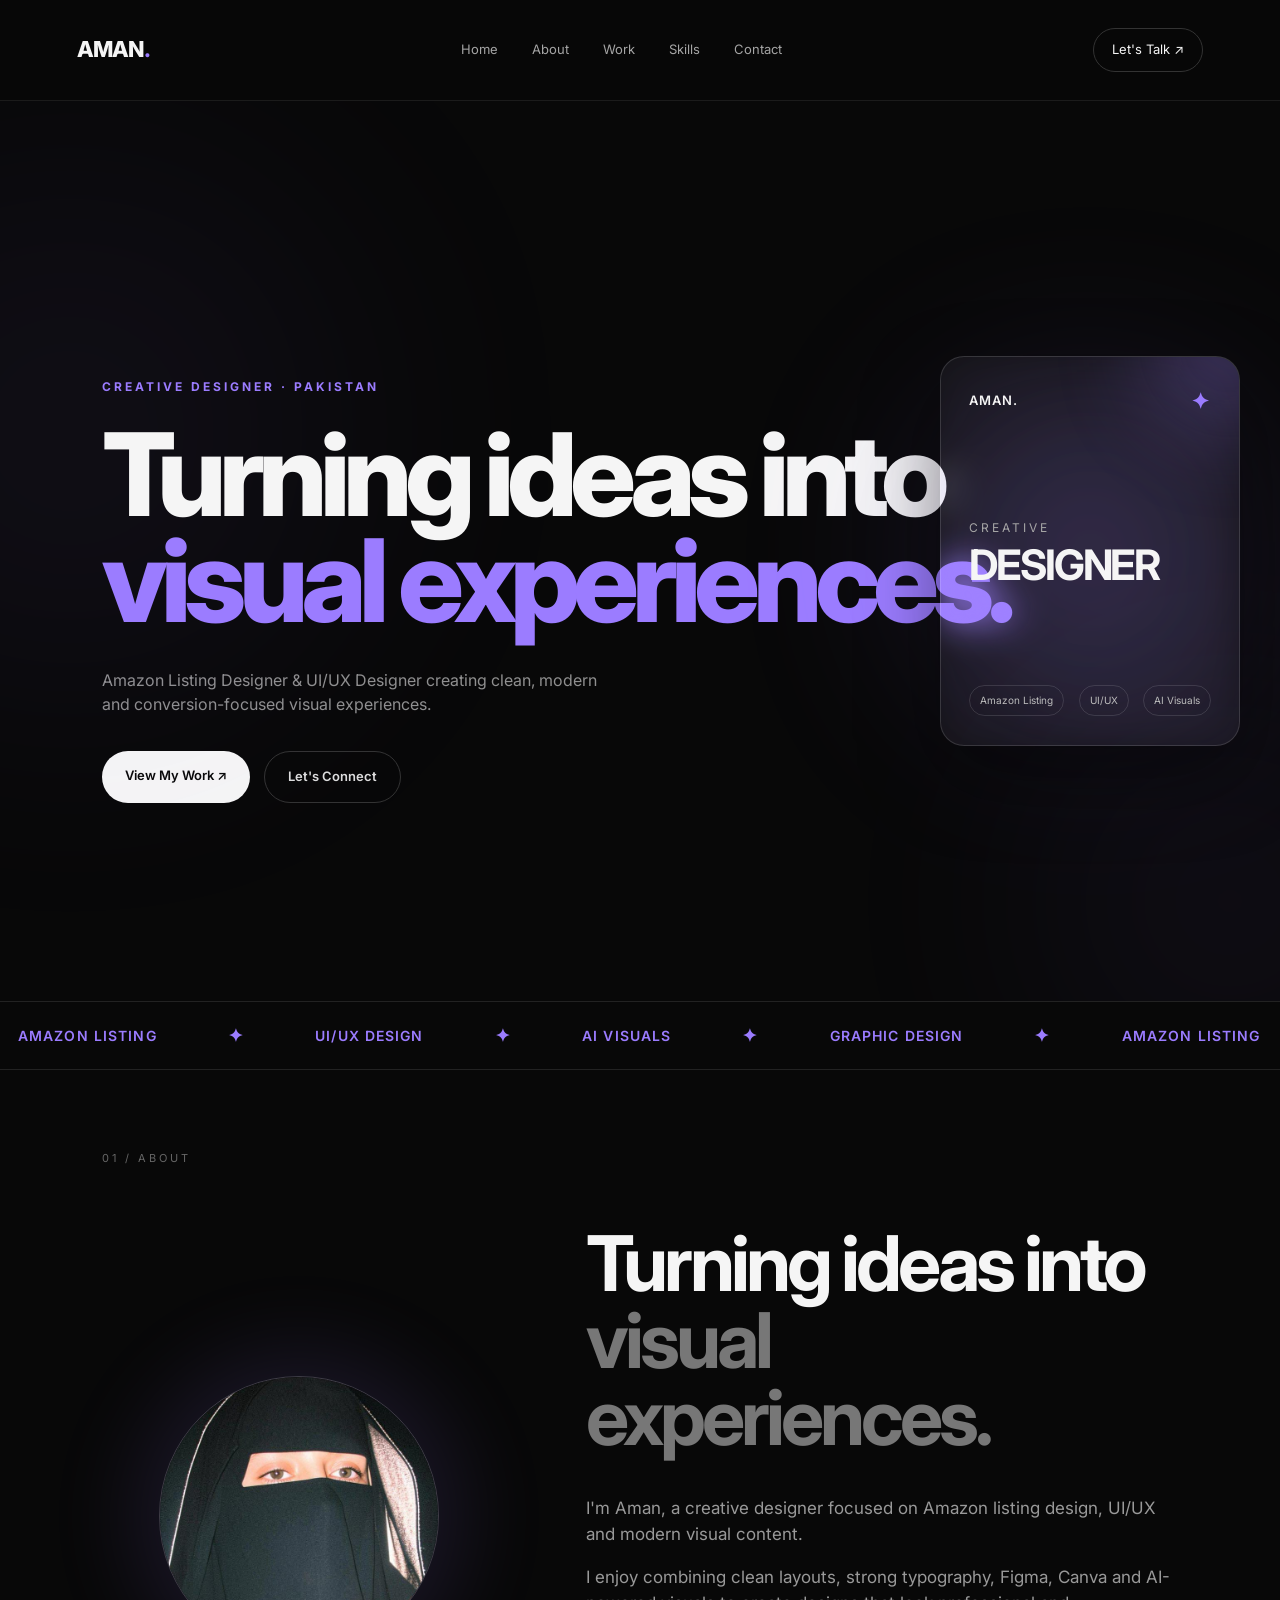
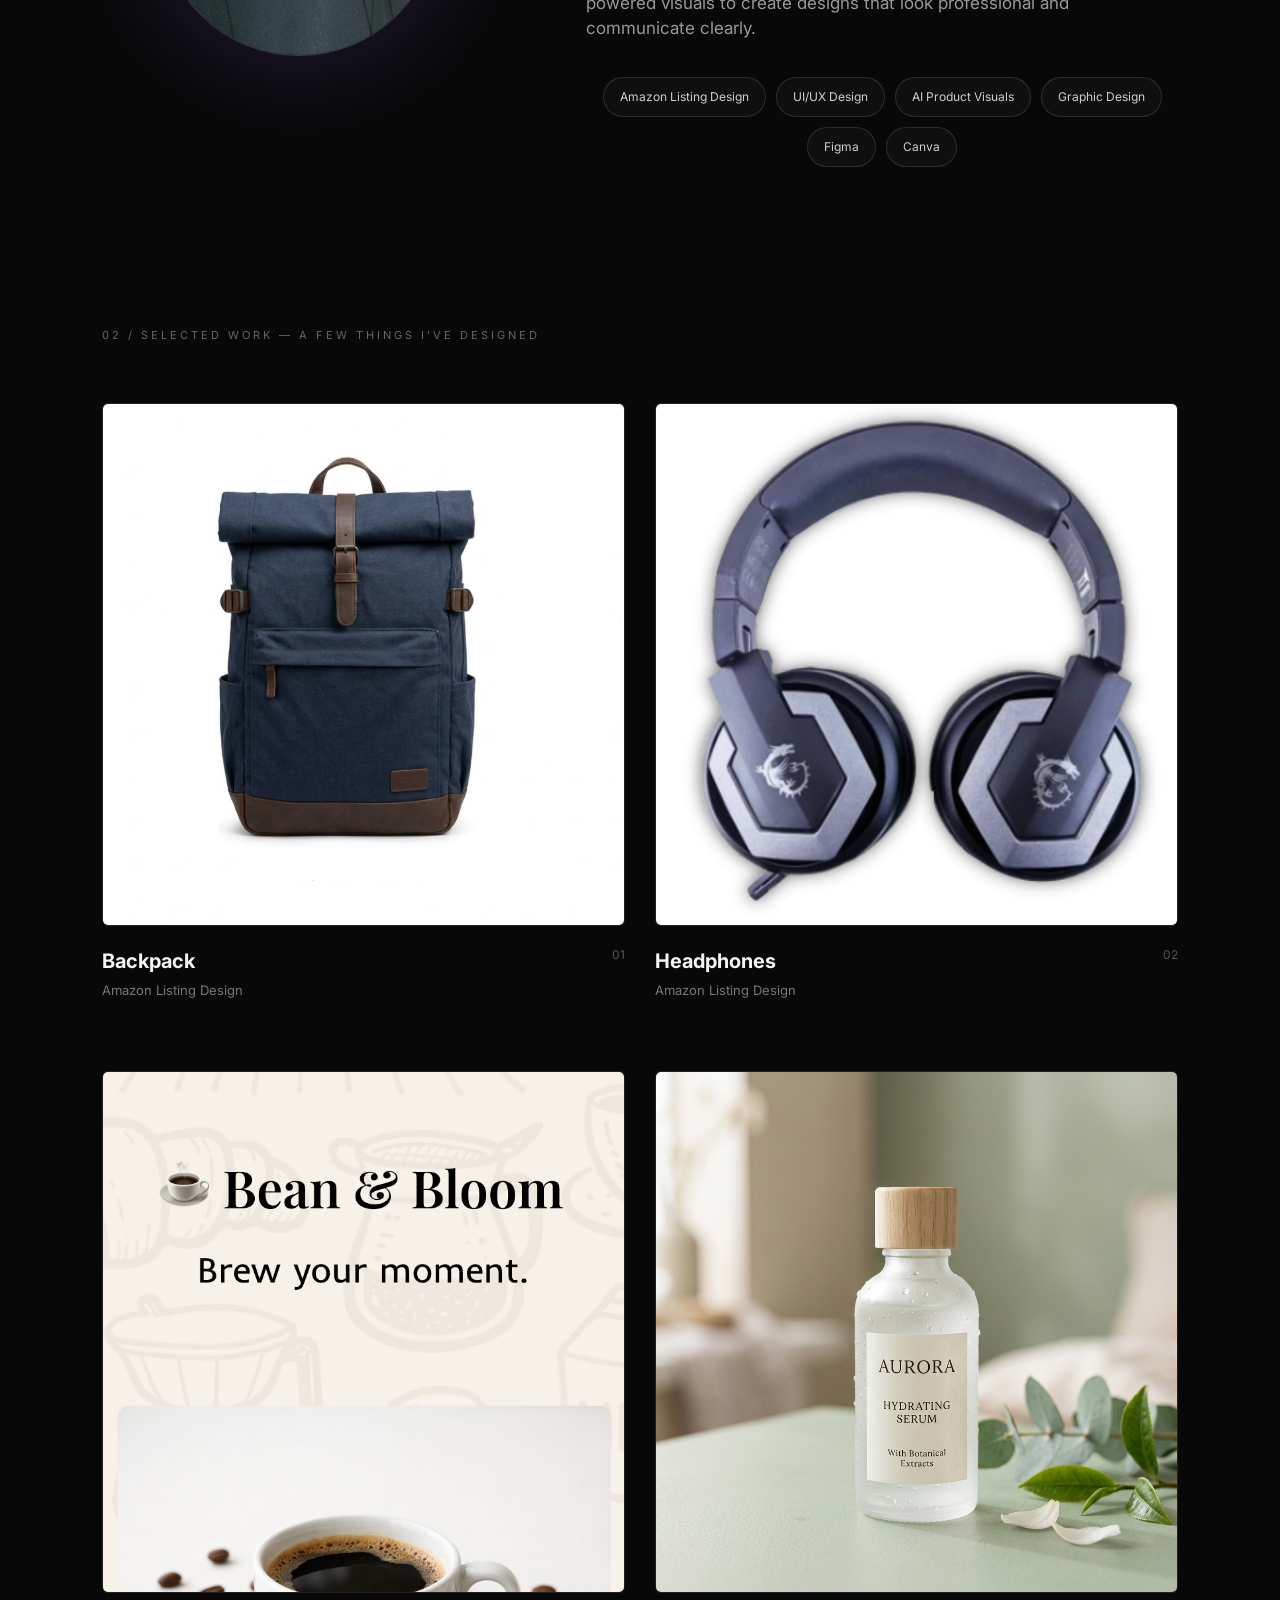
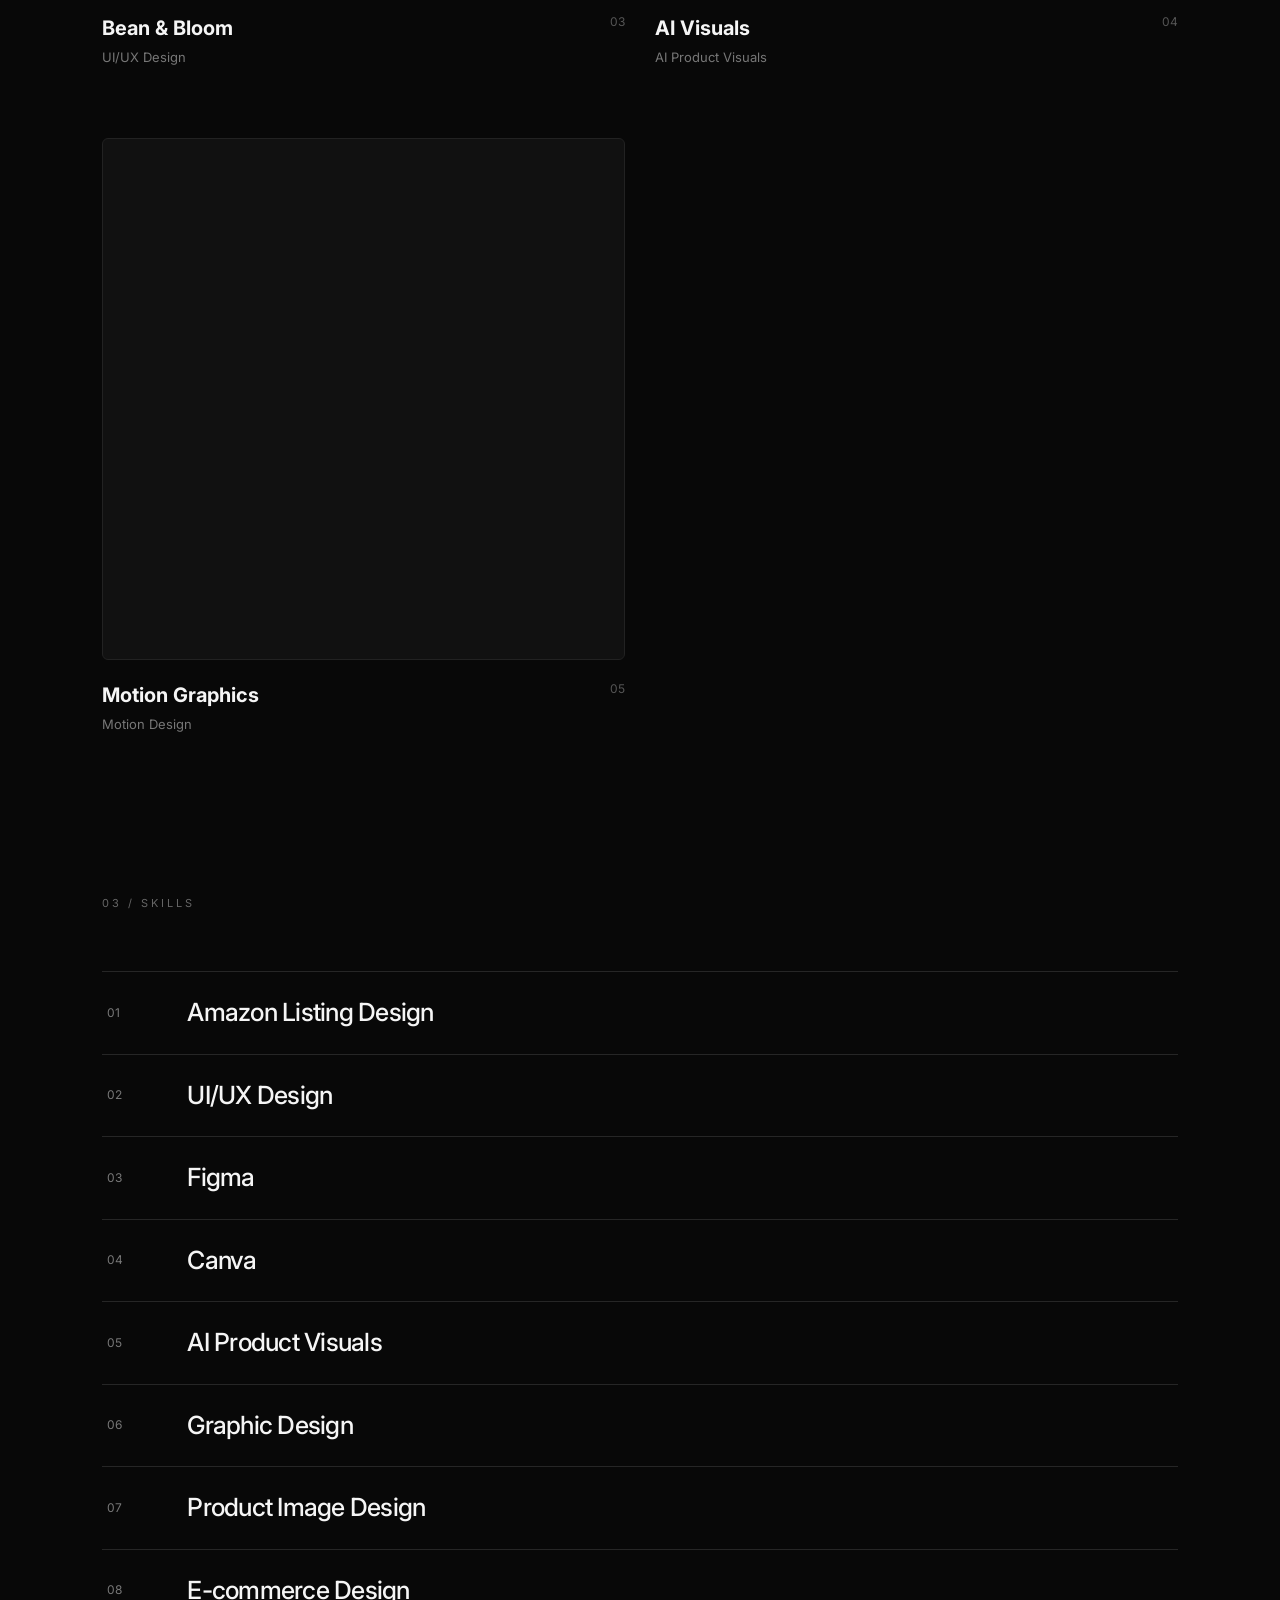
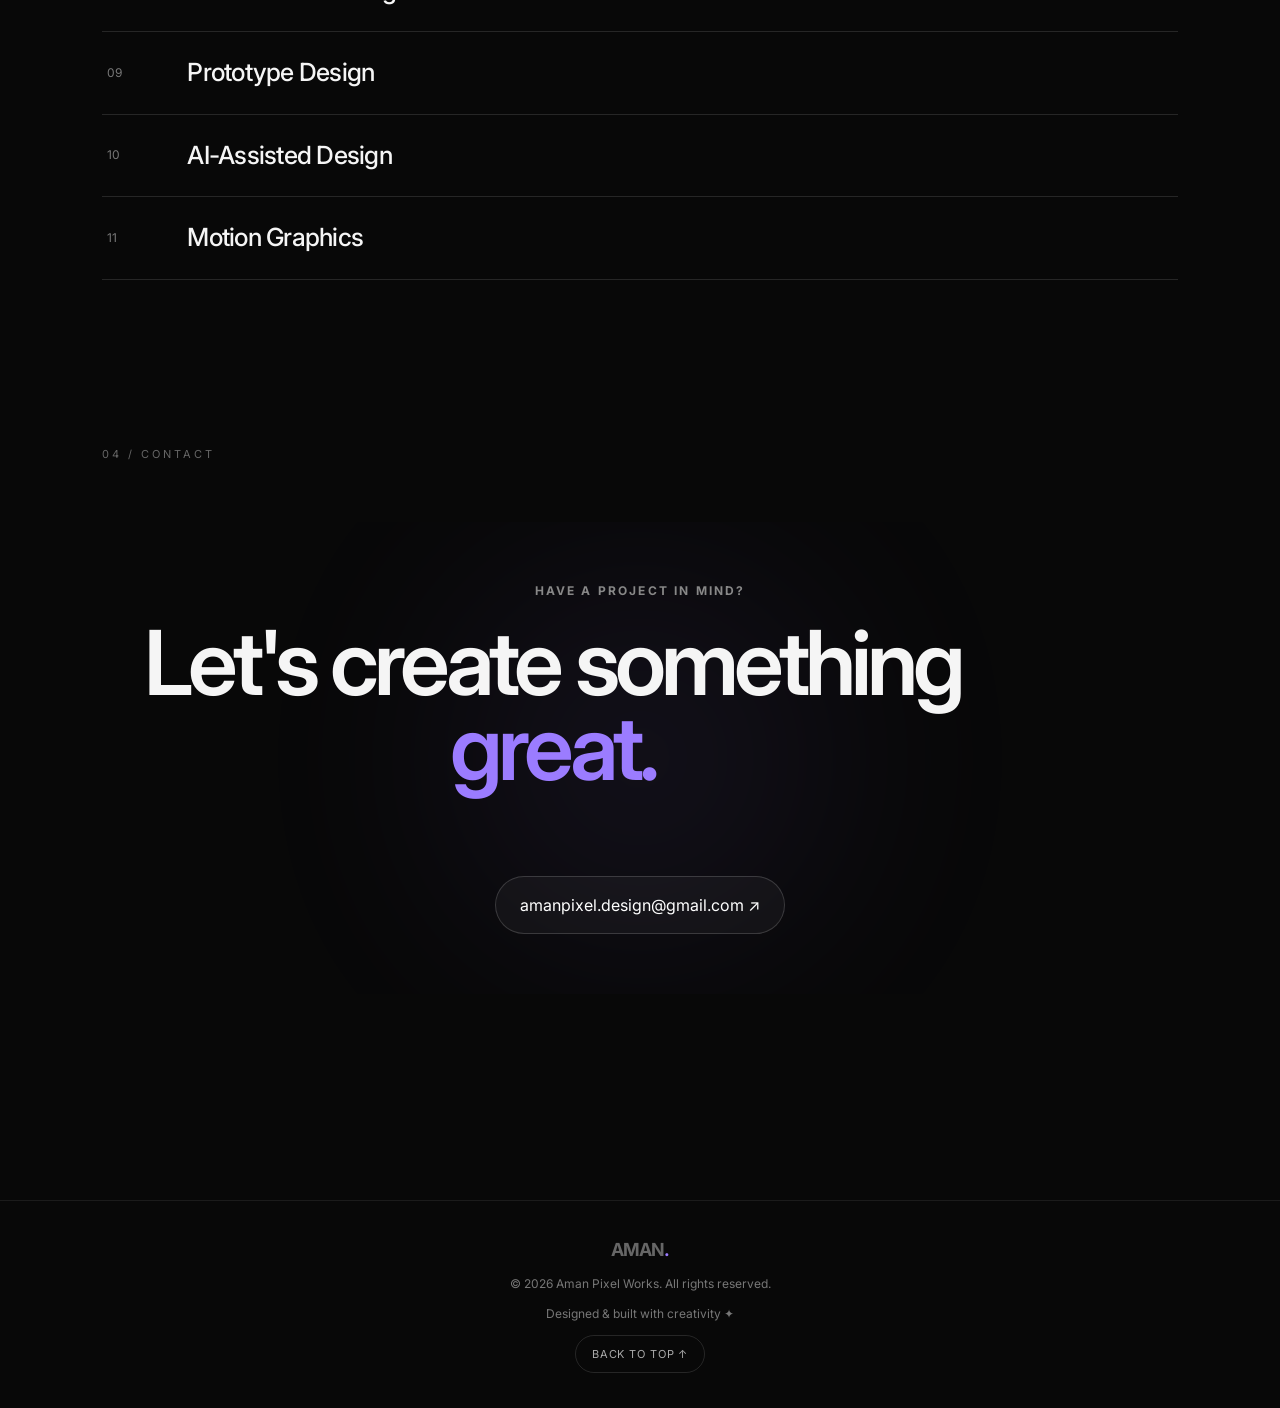
==== commit b763369b: "Add files via upload" ====
--- a/index.html
+++ b/index.html
@@ -238,7 +238,7 @@
     <div class="project-image">
 
         <video
-            src="Motion Graphics/advertisement.mp4"
+            src="motion-graphics/advertisement.mp4"
             muted
             loop
             autoplay
